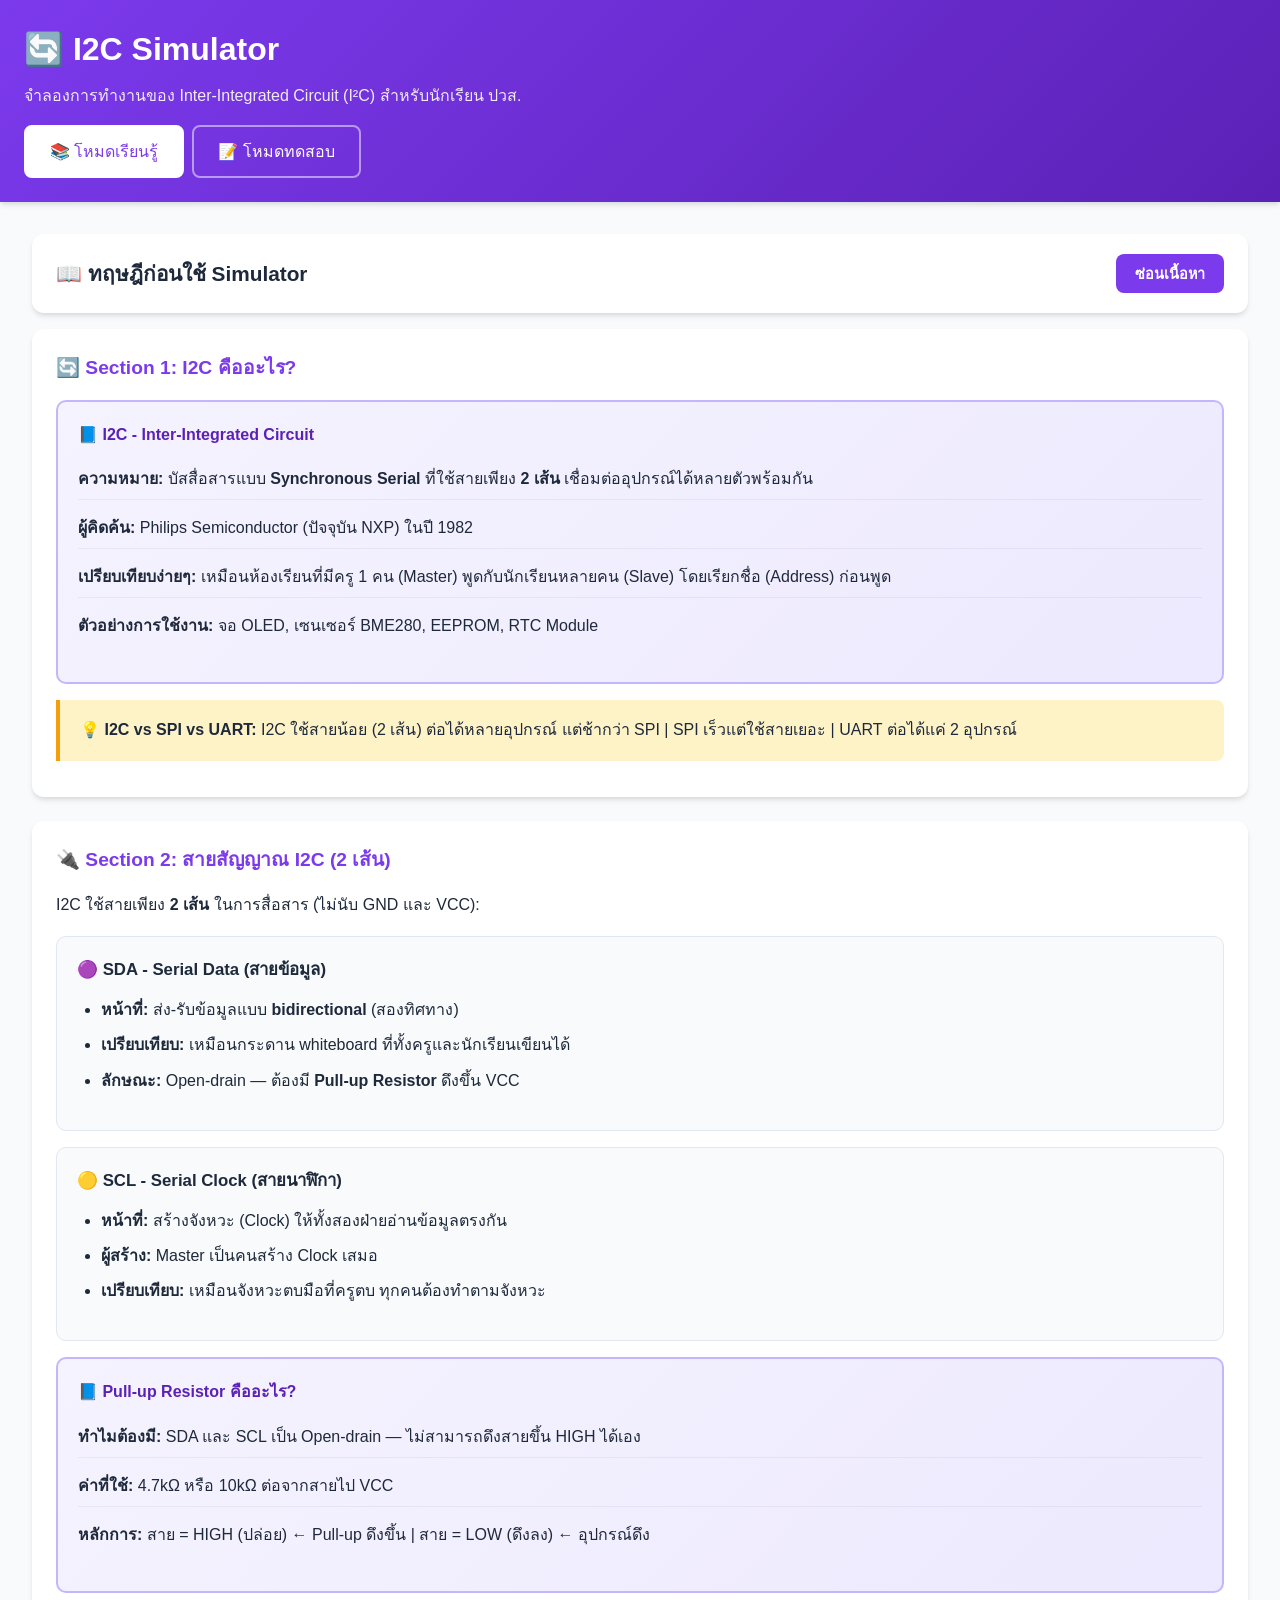
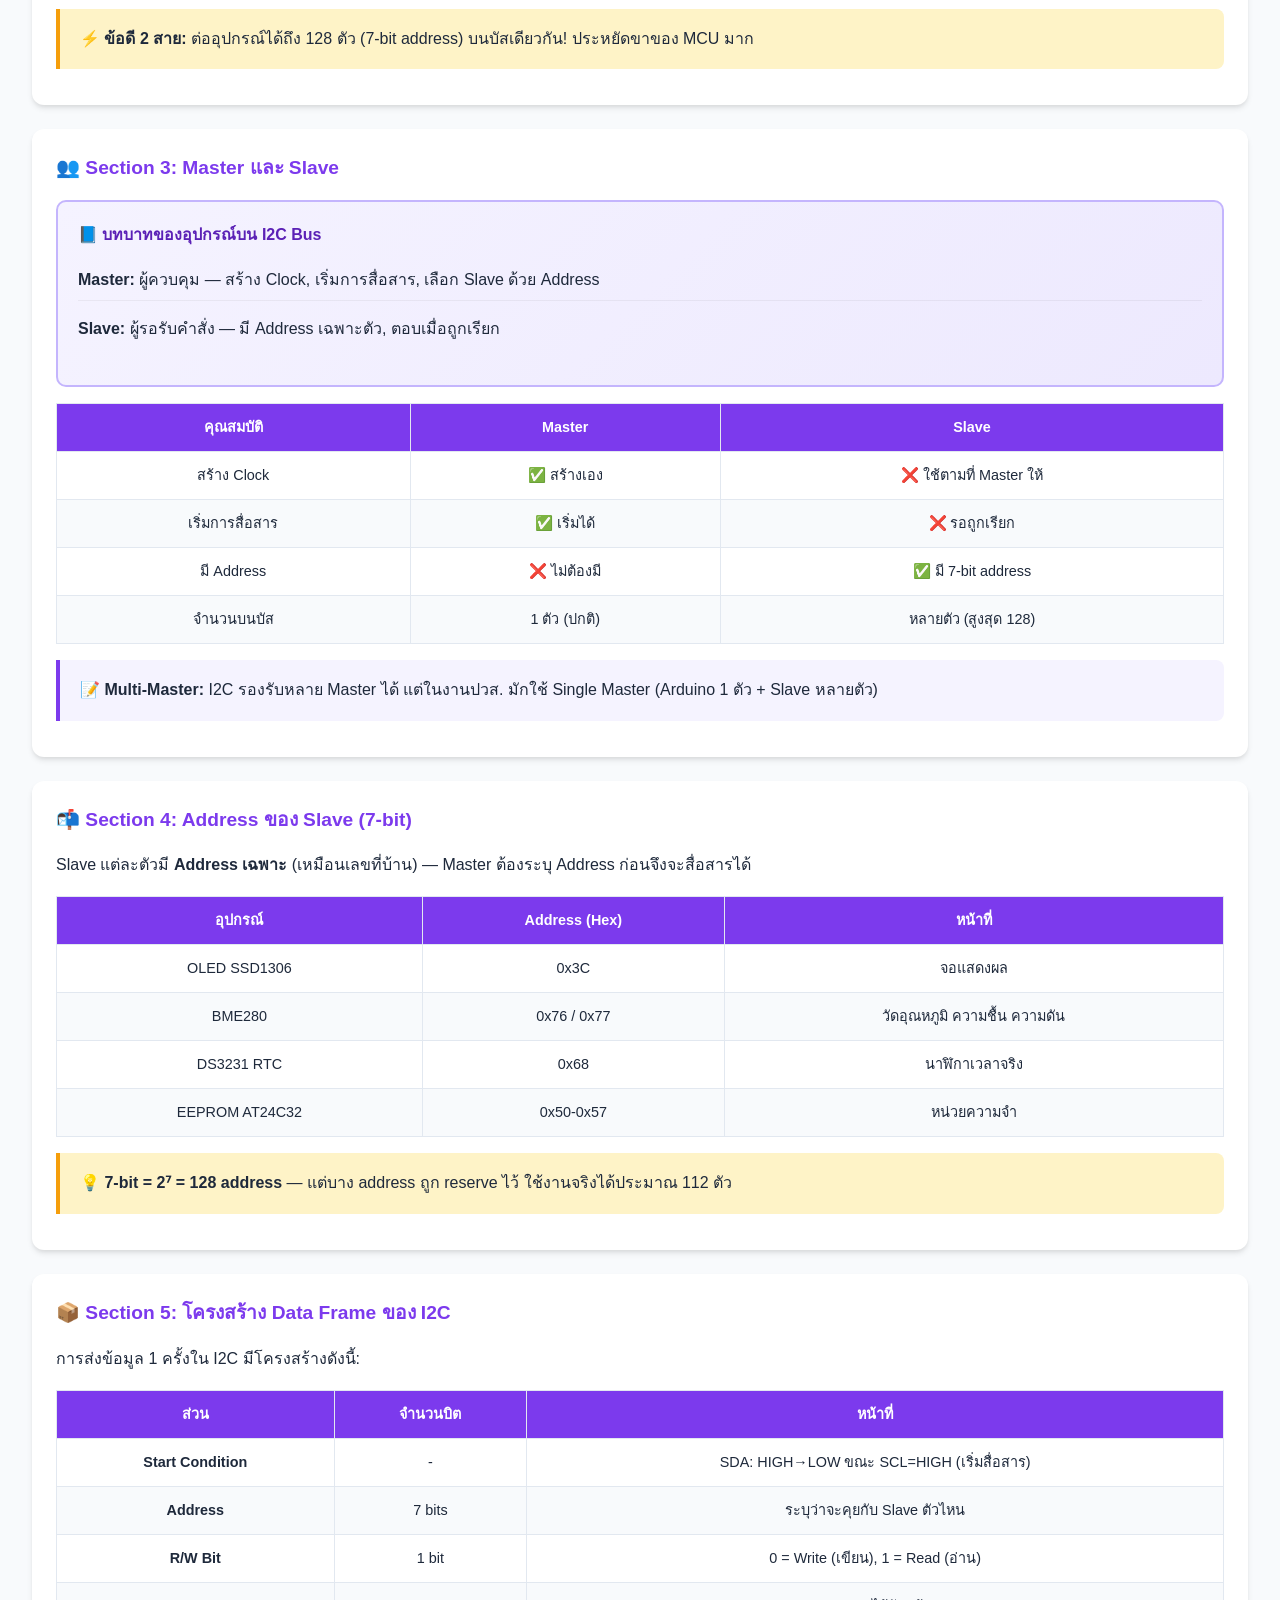
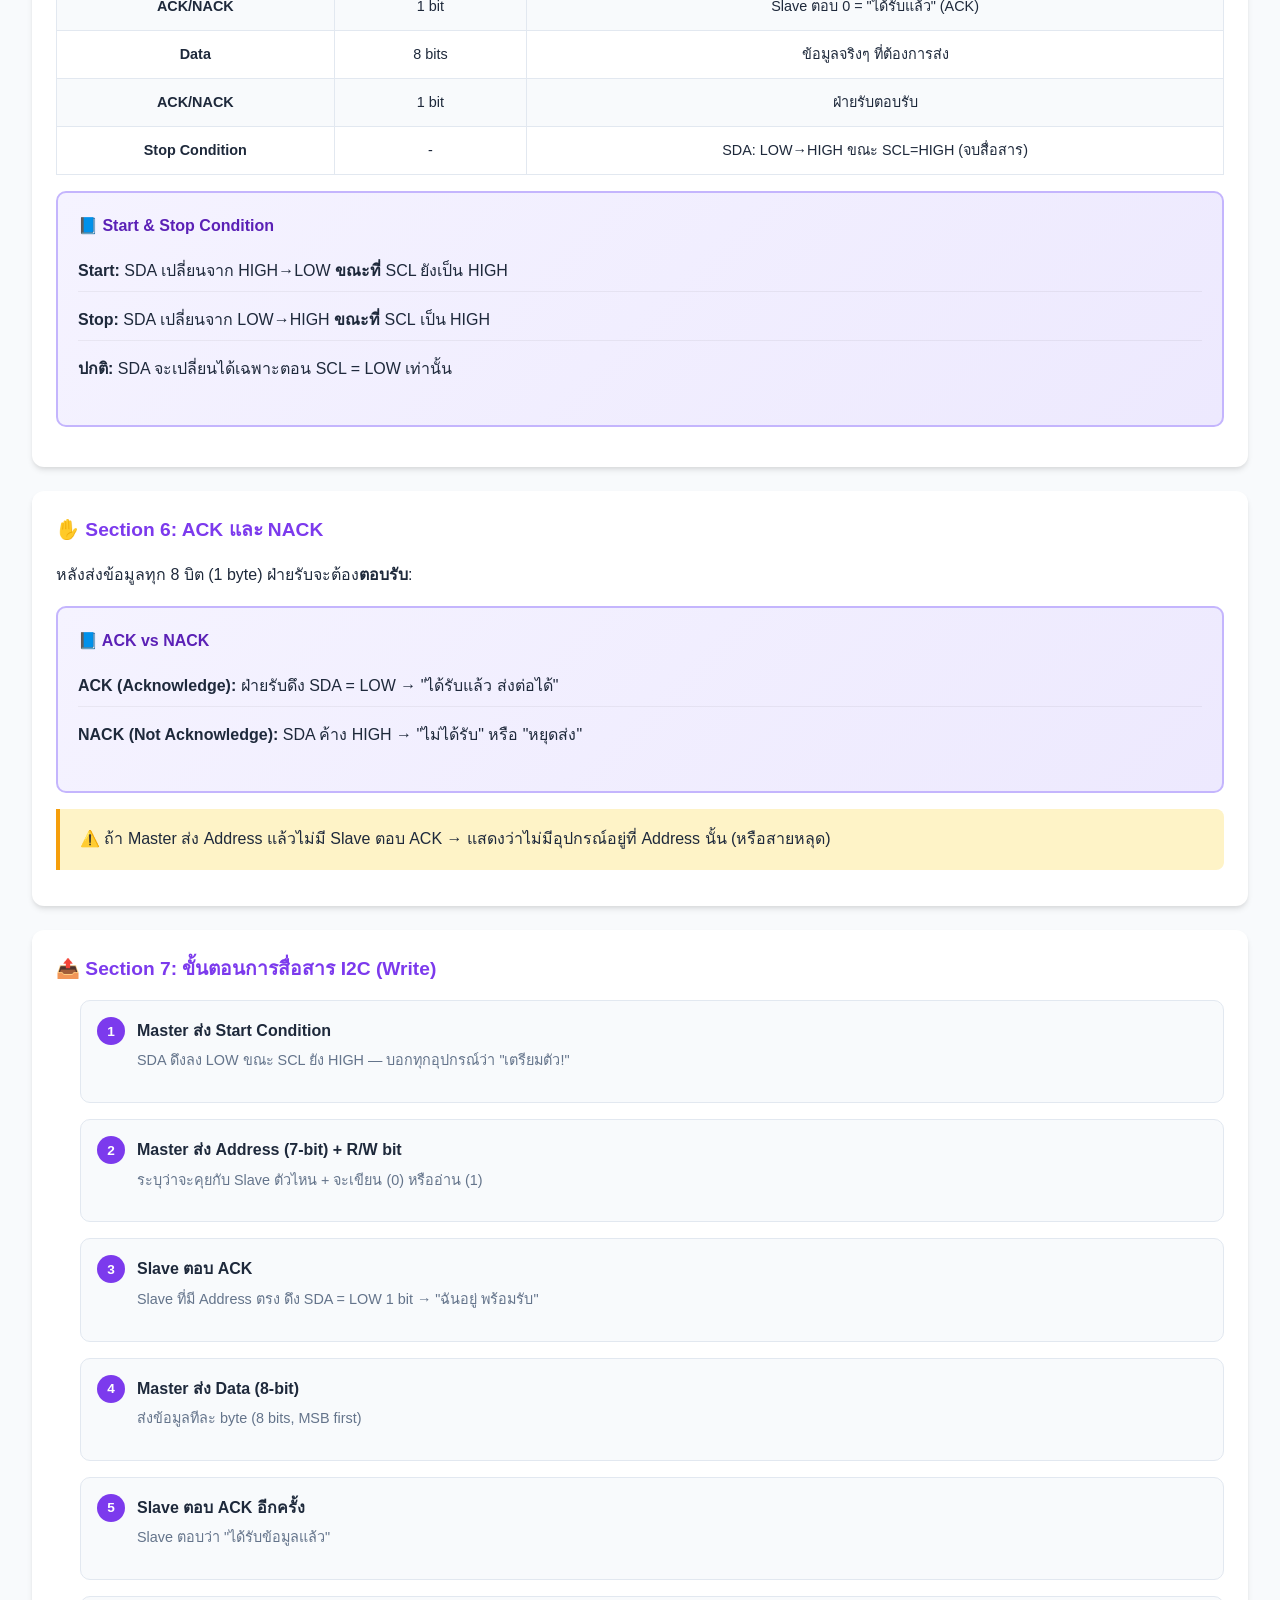
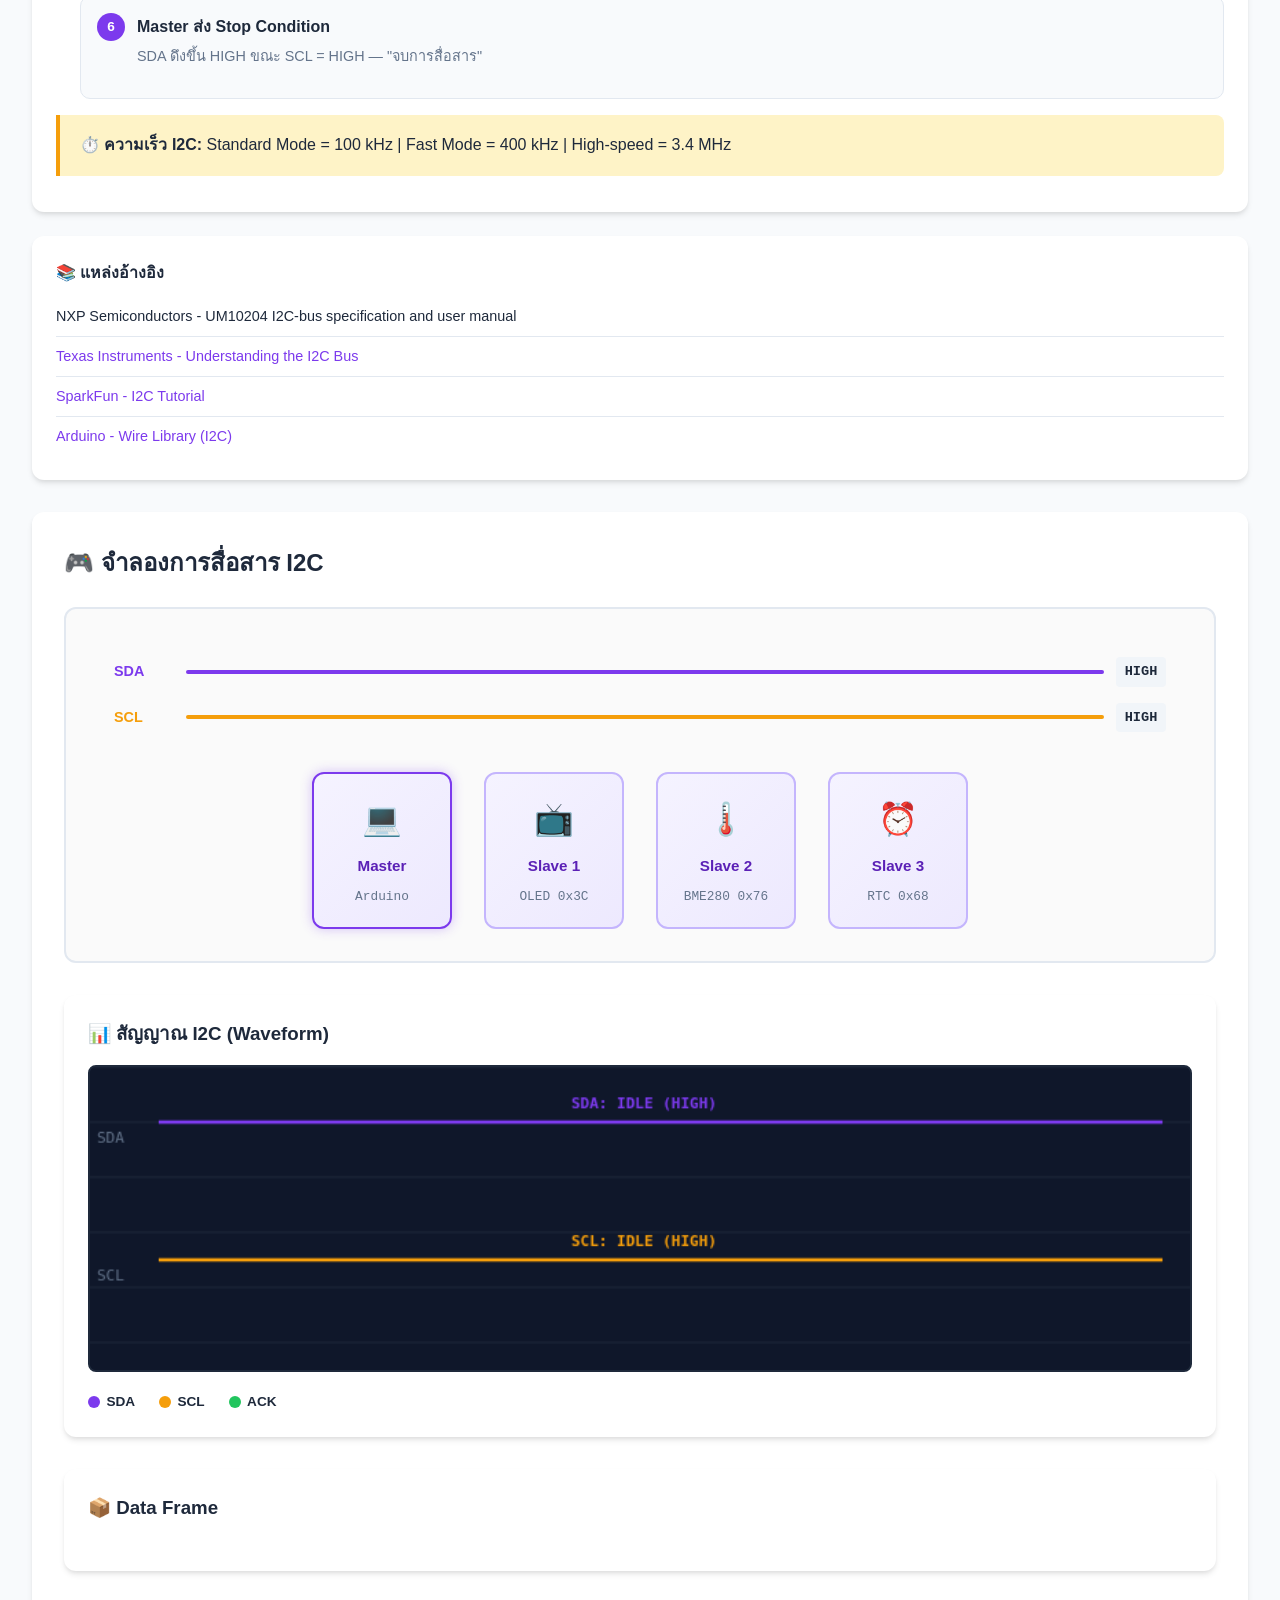
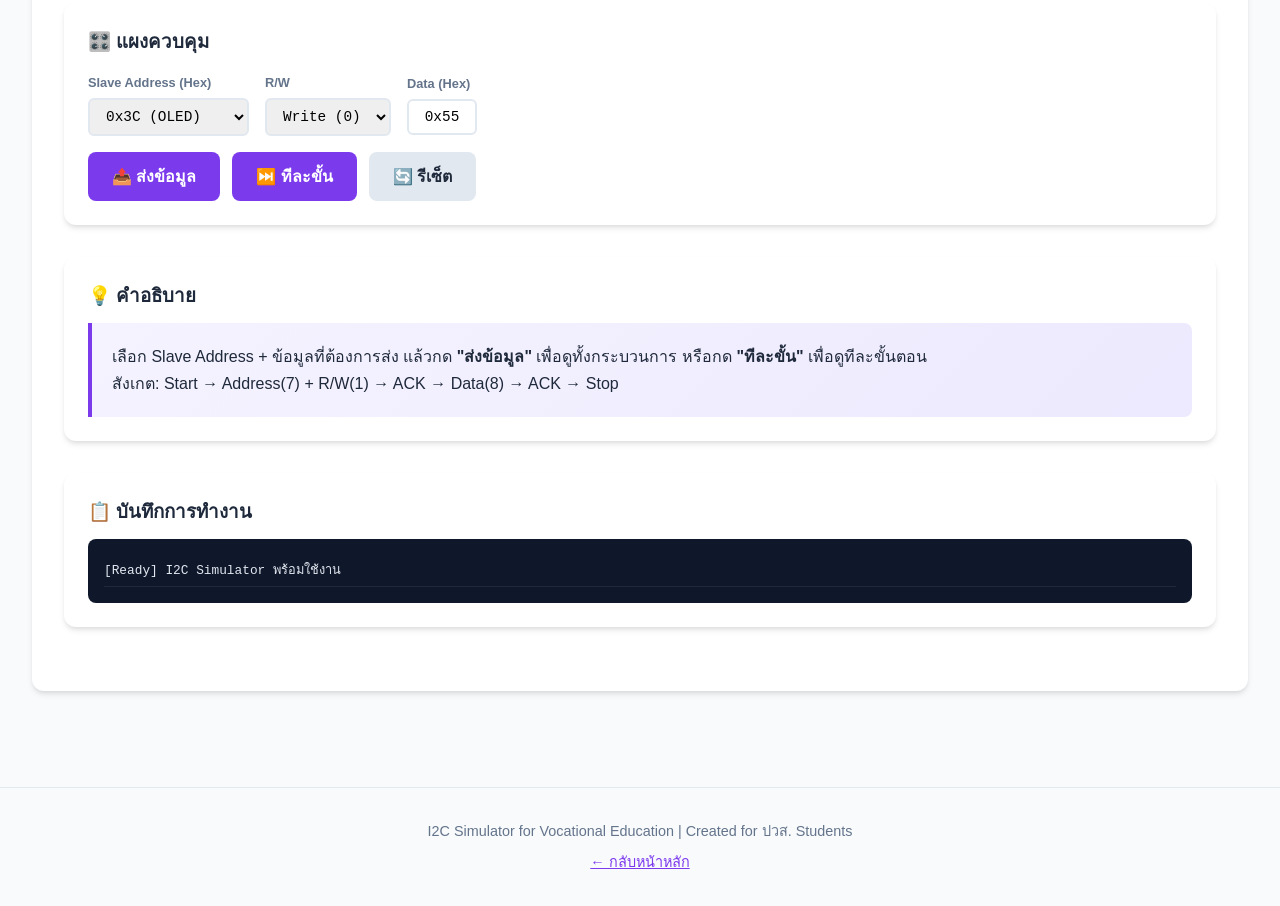
==== i2c/index.html @ 02eedb77 "Add I2C Protocol simulator: theory + interactive simulator + 10-question quiz" ====
<!DOCTYPE html>
<html lang="th">
<head>
    <meta charset="UTF-8">
    <meta name="viewport" content="width=device-width, initial-scale=1.0">
    <meta http-equiv="Cache-Control" content="no-cache, no-store, must-revalidate">
    <meta http-equiv="Pragma" content="no-cache">
    <meta http-equiv="Expires" content="0">
    <title>I2C Simulator - จำลองการทำงาน I2C Protocol</title>
    <link rel="stylesheet" href="css/base.css?v=1.0">
    <link rel="stylesheet" href="css/theory.css?v=1.0">
    <link rel="stylesheet" href="css/simulator.css?v=1.0">
</head>
<body>
    <header>
        <div class="header-content">
            <h1>🔄 I2C Simulator</h1>
            <p>จำลองการทำงานของ Inter-Integrated Circuit (I²C) สำหรับนักเรียน ปวส.</p>
            <div class="mode-switcher">
                <button class="mode-btn active" data-mode="learning-mode">📚 โหมดเรียนรู้</button>
                <button class="mode-btn" data-mode="practice-mode">📝 โหมดทดสอบ</button>
            </div>
        </div>
    </header>

    <main>
        <!-- Theory Section -->
        <div class="theory-section">
            <div class="theory-header">
                <h2>📖 ทฤษฎีก่อนใช้ Simulator</h2>
                <button class="toggle-theory" id="toggle-theory" onclick="toggleTheory()">ซ่อนเนื้อหา</button>
            </div>
            <div class="theory-content" id="theory-content">
                <!-- Section 1: I2C คืออะไร -->
                <div class="theory-block">
                    <h3>🔄 Section 1: I2C คืออะไร?</h3>
                    <div class="term-box">
                        <h4>📘 I2C - Inter-Integrated Circuit</h4>
                        <ul>
                            <li><strong>ความหมาย:</strong> บัสสื่อสารแบบ <strong>Synchronous Serial</strong> ที่ใช้สายเพียง <strong>2 เส้น</strong> เชื่อมต่ออุปกรณ์ได้หลายตัวพร้อมกัน</li>
                            <li><strong>ผู้คิดค้น:</strong> Philips Semiconductor (ปัจจุบัน NXP) ในปี 1982</li>
                            <li><strong>เปรียบเทียบง่ายๆ:</strong> เหมือนห้องเรียนที่มีครู 1 คน (Master) พูดกับนักเรียนหลายคน (Slave) โดยเรียกชื่อ (Address) ก่อนพูด</li>
                            <li><strong>ตัวอย่างการใช้งาน:</strong> จอ OLED, เซนเซอร์ BME280, EEPROM, RTC Module</li>
                        </ul>
                    </div>
                    <p class="highlight">💡 <strong>I2C vs SPI vs UART:</strong> I2C ใช้สายน้อย (2 เส้น) ต่อได้หลายอุปกรณ์ แต่ช้ากว่า SPI | SPI เร็วแต่ใช้สายเยอะ | UART ต่อได้แค่ 2 อุปกรณ์</p>
                </div>

                <!-- Section 2: สายสัญญาณ I2C -->
                <div class="theory-block">
                    <h3>🔌 Section 2: สายสัญญาณ I2C (2 เส้น)</h3>
                    <p>I2C ใช้สายเพียง <strong>2 เส้น</strong> ในการสื่อสาร (ไม่นับ GND และ VCC):</p>

                    <div class="signal-detail">
                        <h4>🟣 SDA - Serial Data (สายข้อมูล)</h4>
                        <ul>
                            <li><strong>หน้าที่:</strong> ส่ง-รับข้อมูลแบบ <strong>bidirectional</strong> (สองทิศทาง)</li>
                            <li><strong>เปรียบเทียบ:</strong> เหมือนกระดาน whiteboard ที่ทั้งครูและนักเรียนเขียนได้</li>
                            <li><strong>ลักษณะ:</strong> Open-drain — ต้องมี <strong>Pull-up Resistor</strong> ดึงขึ้น VCC</li>
                        </ul>
                    </div>

                    <div class="signal-detail">
                        <h4>🟡 SCL - Serial Clock (สายนาฬิกา)</h4>
                        <ul>
                            <li><strong>หน้าที่:</strong> สร้างจังหวะ (Clock) ให้ทั้งสองฝ่ายอ่านข้อมูลตรงกัน</li>
                            <li><strong>ผู้สร้าง:</strong> Master เป็นคนสร้าง Clock เสมอ</li>
                            <li><strong>เปรียบเทียบ:</strong> เหมือนจังหวะตบมือที่ครูตบ ทุกคนต้องทำตามจังหวะ</li>
                        </ul>
                    </div>

                    <div class="term-box">
                        <h4>📘 Pull-up Resistor คืออะไร?</h4>
                        <ul>
                            <li><strong>ทำไมต้องมี:</strong> SDA และ SCL เป็น Open-drain — ไม่สามารถดึงสายขึ้น HIGH ได้เอง</li>
                            <li><strong>ค่าที่ใช้:</strong> 4.7kΩ หรือ 10kΩ ต่อจากสายไป VCC</li>
                            <li><strong>หลักการ:</strong> สาย = HIGH (ปล่อย) ← Pull-up ดึงขึ้น | สาย = LOW (ดึงลง) ← อุปกรณ์ดึง</li>
                        </ul>
                    </div>

                    <p class="highlight">⚡ <strong>ข้อดี 2 สาย:</strong> ต่ออุปกรณ์ได้ถึง 128 ตัว (7-bit address) บนบัสเดียวกัน! ประหยัดขาของ MCU มาก</p>
                </div>

                <!-- Section 3: Master และ Slave -->
                <div class="theory-block">
                    <h3>👥 Section 3: Master และ Slave</h3>
                    <div class="term-box">
                        <h4>📘 บทบาทของอุปกรณ์บน I2C Bus</h4>
                        <ul>
                            <li><strong>Master:</strong> ผู้ควบคุม — สร้าง Clock, เริ่มการสื่อสาร, เลือก Slave ด้วย Address</li>
                            <li><strong>Slave:</strong> ผู้รอรับคำสั่ง — มี Address เฉพาะตัว, ตอบเมื่อถูกเรียก</li>
                        </ul>
                    </div>

                    <table class="mode-table">
                        <thead>
                            <tr>
                                <th>คุณสมบัติ</th>
                                <th>Master</th>
                                <th>Slave</th>
                            </tr>
                        </thead>
                        <tbody>
                            <tr><td>สร้าง Clock</td><td>✅ สร้างเอง</td><td>❌ ใช้ตามที่ Master ให้</td></tr>
                            <tr><td>เริ่มการสื่อสาร</td><td>✅ เริ่มได้</td><td>❌ รอถูกเรียก</td></tr>
                            <tr><td>มี Address</td><td>❌ ไม่ต้องมี</td><td>✅ มี 7-bit address</td></tr>
                            <tr><td>จำนวนบนบัส</td><td>1 ตัว (ปกติ)</td><td>หลายตัว (สูงสุด 128)</td></tr>
                        </tbody>
                    </table>

                    <p class="note">📝 <strong>Multi-Master:</strong> I2C รองรับหลาย Master ได้ แต่ในงานปวส. มักใช้ Single Master (Arduino 1 ตัว + Slave หลายตัว)</p>
                </div>

                <!-- Section 4: Address 7-bit -->
                <div class="theory-block">
                    <h3>📬 Section 4: Address ของ Slave (7-bit)</h3>
                    <p>Slave แต่ละตัวมี <strong>Address เฉพาะ</strong> (เหมือนเลขที่บ้าน) — Master ต้องระบุ Address ก่อนจึงจะสื่อสารได้</p>

                    <table class="mode-table">
                        <thead>
                            <tr>
                                <th>อุปกรณ์</th>
                                <th>Address (Hex)</th>
                                <th>หน้าที่</th>
                            </tr>
                        </thead>
                        <tbody>
                            <tr><td>OLED SSD1306</td><td>0x3C</td><td>จอแสดงผล</td></tr>
                            <tr><td>BME280</td><td>0x76 / 0x77</td><td>วัดอุณหภูมิ ความชื้น ความดัน</td></tr>
                            <tr><td>DS3231 RTC</td><td>0x68</td><td>นาฬิกาเวลาจริง</td></tr>
                            <tr><td>EEPROM AT24C32</td><td>0x50-0x57</td><td>หน่วยความจำ</td></tr>
                        </tbody>
                    </table>

                    <p class="highlight">💡 <strong>7-bit = 2⁷ = 128 address</strong> — แต่บาง address ถูก reserve ไว้ ใช้งานจริงได้ประมาณ 112 ตัว</p>
                </div>

                <!-- Section 5: Data Frame -->
                <div class="theory-block">
                    <h3>📦 Section 5: โครงสร้าง Data Frame ของ I2C</h3>
                    <p>การส่งข้อมูล 1 ครั้งใน I2C มีโครงสร้างดังนี้:</p>

                    <table class="mode-table">
                        <thead>
                            <tr>
                                <th>ส่วน</th>
                                <th>จำนวนบิต</th>
                                <th>หน้าที่</th>
                            </tr>
                        </thead>
                        <tbody>
                            <tr><td><strong>Start Condition</strong></td><td>-</td><td>SDA: HIGH→LOW ขณะ SCL=HIGH (เริ่มสื่อสาร)</td></tr>
                            <tr><td><strong>Address</strong></td><td>7 bits</td><td>ระบุว่าจะคุยกับ Slave ตัวไหน</td></tr>
                            <tr><td><strong>R/W Bit</strong></td><td>1 bit</td><td>0 = Write (เขียน), 1 = Read (อ่าน)</td></tr>
                            <tr><td><strong>ACK/NACK</strong></td><td>1 bit</td><td>Slave ตอบ 0 = "ได้รับแล้ว" (ACK)</td></tr>
                            <tr><td><strong>Data</strong></td><td>8 bits</td><td>ข้อมูลจริงๆ ที่ต้องการส่ง</td></tr>
                            <tr><td><strong>ACK/NACK</strong></td><td>1 bit</td><td>ฝ่ายรับตอบรับ</td></tr>
                            <tr><td><strong>Stop Condition</strong></td><td>-</td><td>SDA: LOW→HIGH ขณะ SCL=HIGH (จบสื่อสาร)</td></tr>
                        </tbody>
                    </table>

                    <div class="term-box">
                        <h4>📘 Start & Stop Condition</h4>
                        <ul>
                            <li><strong>Start:</strong> SDA เปลี่ยนจาก HIGH→LOW <strong>ขณะที่</strong> SCL ยังเป็น HIGH</li>
                            <li><strong>Stop:</strong> SDA เปลี่ยนจาก LOW→HIGH <strong>ขณะที่</strong> SCL เป็น HIGH</li>
                            <li><strong>ปกติ:</strong> SDA จะเปลี่ยนได้เฉพาะตอน SCL = LOW เท่านั้น</li>
                        </ul>
                    </div>
                </div>

                <!-- Section 6: ACK/NACK -->
                <div class="theory-block">
                    <h3>✋ Section 6: ACK และ NACK</h3>
                    <p>หลังส่งข้อมูลทุก 8 บิต (1 byte) ฝ่ายรับจะต้อง<strong>ตอบรับ</strong>:</p>

                    <div class="term-box">
                        <h4>📘 ACK vs NACK</h4>
                        <ul>
                            <li><strong>ACK (Acknowledge):</strong> ฝ่ายรับดึง SDA = LOW → "ได้รับแล้ว ส่งต่อได้"</li>
                            <li><strong>NACK (Not Acknowledge):</strong> SDA ค้าง HIGH → "ไม่ได้รับ" หรือ "หยุดส่ง"</li>
                        </ul>
                    </div>

                    <p class="highlight">⚠️ ถ้า Master ส่ง Address แล้วไม่มี Slave ตอบ ACK → แสดงว่าไม่มีอุปกรณ์อยู่ที่ Address นั้น (หรือสายหลุด)</p>
                </div>

                <!-- Section 7: ขั้นตอนการสื่อสาร -->
                <div class="theory-block">
                    <h3>📤 Section 7: ขั้นตอนการสื่อสาร I2C (Write)</h3>
                    <ol class="process-list">
                        <li>
                            <strong>Master ส่ง Start Condition</strong>
                            <p>SDA ดึงลง LOW ขณะ SCL ยัง HIGH — บอกทุกอุปกรณ์ว่า "เตรียมตัว!"</p>
                        </li>
                        <li>
                            <strong>Master ส่ง Address (7-bit) + R/W bit</strong>
                            <p>ระบุว่าจะคุยกับ Slave ตัวไหน + จะเขียน (0) หรืออ่าน (1)</p>
                        </li>
                        <li>
                            <strong>Slave ตอบ ACK</strong>
                            <p>Slave ที่มี Address ตรง ดึง SDA = LOW 1 bit → "ฉันอยู่ พร้อมรับ"</p>
                        </li>
                        <li>
                            <strong>Master ส่ง Data (8-bit)</strong>
                            <p>ส่งข้อมูลทีละ byte (8 bits, MSB first)</p>
                        </li>
                        <li>
                            <strong>Slave ตอบ ACK อีกครั้ง</strong>
                            <p>Slave ตอบว่า "ได้รับข้อมูลแล้ว"</p>
                        </li>
                        <li>
                            <strong>Master ส่ง Stop Condition</strong>
                            <p>SDA ดึงขึ้น HIGH ขณะ SCL = HIGH — "จบการสื่อสาร"</p>
                        </li>
                    </ol>

                    <p class="highlight">⏱️ <strong>ความเร็ว I2C:</strong> Standard Mode = 100 kHz | Fast Mode = 400 kHz | High-speed = 3.4 MHz</p>
                </div>

                <div class="references">
                    <h4>📚 แหล่งอ้างอิง</h4>
                    <ul>
                        <li>NXP Semiconductors - UM10204 I2C-bus specification and user manual</li>
                        <li><a href="https://www.ti.com/lit/an/slva704/slva704.pdf" target="_blank">Texas Instruments - Understanding the I2C Bus</a></li>
                        <li><a href="https://learn.sparkfun.com/tutorials/i2c" target="_blank">SparkFun - I2C Tutorial</a></li>
                        <li><a href="https://docs.arduino.cc/learn/communication/wire/" target="_blank">Arduino - Wire Library (I2C)</a></li>
                    </ul>
                </div>
            </div>
        </div>

        <!-- Learning Mode -->
        <section id="learning-mode" class="mode-section active">
            <div class="simulator-container">
                <h2>🎮 จำลองการสื่อสาร I2C</h2>

                <!-- I2C Bus Diagram -->
                <div class="i2c-bus-diagram">
                    <div class="bus-lines">
                        <div class="bus-line">
                            <span class="line-name" style="color: #7c3aed;">SDA</span>
                            <div class="line-wire sda"></div>
                            <span class="line-state" id="sda-state">HIGH</span>
                        </div>
                        <div class="bus-line">
                            <span class="line-name" style="color: #f59e0b;">SCL</span>
                            <div class="line-wire scl"></div>
                            <span class="line-state" id="scl-state">HIGH</span>
                        </div>
                    </div>
                    <div class="devices-row">
                        <div class="device-box active" id="master-box">
                            <div class="device-icon">💻</div>
                            <h4>Master</h4>
                            <span class="device-addr">Arduino</span>
                        </div>
                        <div class="device-box" id="slave1-box">
                            <div class="device-icon">📺</div>
                            <h4>Slave 1</h4>
                            <span class="device-addr">OLED 0x3C</span>
                        </div>
                        <div class="device-box" id="slave2-box">
                            <div class="device-icon">🌡️</div>
                            <h4>Slave 2</h4>
                            <span class="device-addr">BME280 0x76</span>
                        </div>
                        <div class="device-box" id="slave3-box">
                            <div class="device-icon">⏰</div>
                            <h4>Slave 3</h4>
                            <span class="device-addr">RTC 0x68</span>
                        </div>
                    </div>
                </div>

                <!-- Waveform -->
                <div class="waveform-panel">
                    <h3>📊 สัญญาณ I2C (Waveform)</h3>
                    <canvas id="i2c-waveform" width="800" height="220"></canvas>
                    <div class="waveform-legend">
                        <div class="legend-item"><span class="color-dot" style="background: #7c3aed;"></span> SDA</div>
                        <div class="legend-item"><span class="color-dot" style="background: #f59e0b;"></span> SCL</div>
                        <div class="legend-item"><span class="color-dot" style="background: #22c55e;"></span> ACK</div>
                    </div>
                </div>

                <!-- Frame Display -->
                <div class="frame-display">
                    <h3>📦 Data Frame</h3>
                    <div class="frame-bits" id="frame-bits"></div>
                    <div class="frame-labels" id="frame-labels"></div>
                </div>

                <!-- Control Panel -->
                <div class="control-panel">
                    <h3>🎛️ แผงควบคุม</h3>
                    <div class="control-row">
                        <div class="control-group">
                            <label>Slave Address (Hex)</label>
                            <select id="slave-addr">
                                <option value="0x3C">0x3C (OLED)</option>
                                <option value="0x76">0x76 (BME280)</option>
                                <option value="0x68">0x68 (RTC)</option>
                            </select>
                        </div>
                        <div class="control-group">
                            <label>R/W</label>
                            <select id="rw-bit">
                                <option value="0">Write (0)</option>
                                <option value="1">Read (1)</option>
                            </select>
                        </div>
                        <div class="control-group">
                            <label>Data (Hex)</label>
                            <input type="text" id="input-data" value="0x55" maxlength="4" style="width: 70px; text-align: center;">
                        </div>
                    </div>
                    <div class="control-buttons">
                        <button class="btn-primary" id="btn-send">📤 ส่งข้อมูล</button>
                        <button class="btn-primary" id="btn-step">⏭️ ทีละขั้น</button>
                        <button class="btn-secondary" id="btn-reset">🔄 รีเซ็ต</button>
                    </div>
                </div>

                <!-- Explanation -->
                <div class="explanation-panel">
                    <h3>💡 คำอธิบาย</h3>
                    <div class="explanation-content" id="explanation">
                        <p>เลือก Slave Address + ข้อมูลที่ต้องการส่ง แล้วกด <strong>"ส่งข้อมูล"</strong> เพื่อดูทั้งกระบวนการ หรือกด <strong>"ทีละขั้น"</strong> เพื่อดูทีละขั้นตอน</p>
                        <p>สังเกต: Start → Address(7) + R/W(1) → ACK → Data(8) → ACK → Stop</p>
                    </div>
                </div>

                <!-- Log -->
                <div class="log-panel">
                    <h3>📋 บันทึกการทำงาน</h3>
                    <div class="log-content" id="log-content">
                        <div class="log-entry">[Ready] I2C Simulator พร้อมใช้งาน</div>
                    </div>
                </div>
            </div>
        </section>

        <!-- Practice Mode -->
        <section id="practice-mode" class="mode-section">
            <div class="practice-container">

                <!-- Name Entry -->
                <div class="name-entry" id="name-entry">
                    <div class="name-entry-card">
                        <div class="name-entry-icon">📝</div>
                        <h2>แบบทดสอบความเข้าใจ I2C Protocol</h2>
                        <p>ทดสอบความรู้จากเนื้อหาทฤษฎีที่เรียนมา (10 ข้อ)</p>
                        <div class="name-input-group">
                            <label for="student-name">กรอกชื่อ-นามสกุล:</label>
                            <input type="text" id="student-name" placeholder="เช่น สมชาย ใจดี" maxlength="50" autocomplete="off">
                        </div>
                        <button id="btn-start-quiz" class="btn-primary btn-large" disabled>เริ่มทำแบบทดสอบ →</button>
                        <p class="name-hint">* กรุณากรอกชื่อก่อนเริ่มทำแบบทดสอบ</p>
                    </div>
                </div>

                <!-- Quiz Area -->
                <div class="quiz-area hidden" id="quiz-area">
                    <div class="quiz-header">
                        <h2>📝 แบบทดสอบ I2C</h2>
                        <div class="quiz-header-info">
                            <span class="student-name-display" id="student-name-display"></span>
                            <div class="score-display">คะแนน: <span id="score">0</span>/10</div>
                        </div>
                    </div>

                    <div class="quiz-content" id="quiz-content">
                        <!-- Q1 -->
                        <div class="quiz-question active" data-question="1">
                            <div class="question-text">
                                <span class="question-tag">📖 ทฤษฎี: I2C คืออะไร?</span>
                                <h3>คำถามที่ 1: I2C ใช้สายสัญญาณกี่เส้นในการสื่อสาร?</h3>
                            </div>
                            <div class="answer-options">
                                <button class="answer-btn" data-correct="false">1 เส้น (Data อย่างเดียว)</button>
                                <button class="answer-btn" data-correct="true">2 เส้น (SDA + SCL)</button>
                                <button class="answer-btn" data-correct="false">4 เส้น (MOSI, MISO, SCLK, SS)</button>
                                <button class="answer-btn" data-correct="false">3 เส้น (TX, RX, CLK)</button>
                            </div>
                            <div class="question-explanation hidden">
                                ✅ I2C ใช้เพียง <strong>2 เส้น</strong> คือ SDA (Data) และ SCL (Clock) สามารถต่ออุปกรณ์ได้หลายตัวบนบัสเดียวกัน
                            </div>
                        </div>

                        <!-- Q2 -->
                        <div class="quiz-question" data-question="2">
                            <div class="question-text">
                                <span class="question-tag">📖 ทฤษฎี: สายสัญญาณ</span>
                                <h3>คำถามที่ 2: ทำไมสาย SDA และ SCL ต้องมี Pull-up Resistor?</h3>
                            </div>
                            <div class="answer-options">
                                <button class="answer-btn" data-correct="false">เพื่อจำกัดกระแส ป้องกันไฟช็อต</button>
                                <button class="answer-btn" data-correct="true">เพราะสายเป็น Open-drain ต้องมีตัวต้านทานดึงสายขึ้น HIGH</button>
                                <button class="answer-btn" data-correct="false">เพื่อเพิ่มความเร็วในการสื่อสาร</button>
                                <button class="answer-btn" data-correct="false">เพื่อลดสัญญาณรบกวน (Noise)</button>
                            </div>
                            <div class="question-explanation hidden">
                                ✅ I2C ใช้ <strong>Open-drain</strong> — อุปกรณ์ดึงสายลง LOW ได้ แต่ปล่อยขึ้น HIGH ไม่ได้ ต้องมี Pull-up Resistor ดึงสายกลับ HIGH
                            </div>
                        </div>

                        <!-- Q3 -->
                        <div class="quiz-question" data-question="3">
                            <div class="question-text">
                                <span class="question-tag">📖 ทฤษฎี: Master/Slave</span>
                                <h3>คำถามที่ 3: ใครเป็นผู้สร้างสัญญาณ Clock (SCL) ใน I2C?</h3>
                            </div>
                            <div class="answer-options">
                                <button class="answer-btn" data-correct="true">Master เท่านั้น</button>
                                <button class="answer-btn" data-correct="false">Slave เท่านั้น</button>
                                <button class="answer-btn" data-correct="false">ทั้ง Master และ Slave สลับกัน</button>
                                <button class="answer-btn" data-correct="false">ไม่มี Clock — ใช้ Baud Rate แทน</button>
                            </div>
                            <div class="question-explanation hidden">
                                ✅ <strong>Master</strong> เป็นผู้สร้างสัญญาณ Clock เสมอ ไม่ว่าจะเป็นการ Write หรือ Read — Slave ใช้ Clock ที่ Master ให้
                            </div>
                        </div>

                        <!-- Q4 -->
                        <div class="quiz-question" data-question="4">
                            <div class="question-text">
                                <span class="question-tag">📖 ทฤษฎี: Address</span>
                                <h3>คำถามที่ 4: Slave Address ใน I2C มีขนาดกี่ bit?</h3>
                            </div>
                            <div class="answer-options">
                                <button class="answer-btn" data-correct="false">4 bit</button>
                                <button class="answer-btn" data-correct="true">7 bit</button>
                                <button class="answer-btn" data-correct="false">8 bit</button>
                                <button class="answer-btn" data-correct="false">16 bit</button>
                            </div>
                            <div class="question-explanation hidden">
                                ✅ Slave Address มีขนาด <strong>7 bit</strong> (2⁷ = 128 address) — ต่ออุปกรณ์ได้สูงสุด 112 ตัว (บาง address ถูก reserve)
                            </div>
                        </div>

                        <!-- Q5 -->
                        <div class="quiz-question" data-question="5">
                            <div class="question-text">
                                <span class="question-tag">📖 ทฤษฎี: Data Frame</span>
                                <h3>คำถามที่ 5: Start Condition ของ I2C เกิดขึ้นอย่างไร?</h3>
                            </div>
                            <div class="answer-options">
                                <button class="answer-btn" data-correct="false">SCL เปลี่ยนจาก HIGH→LOW ขณะ SDA = HIGH</button>
                                <button class="answer-btn" data-correct="true">SDA เปลี่ยนจาก HIGH→LOW ขณะ SCL = HIGH</button>
                                <button class="answer-btn" data-correct="false">ทั้ง SDA และ SCL เปลี่ยนเป็น LOW พร้อมกัน</button>
                                <button class="answer-btn" data-correct="false">ส่ง byte 0x00 ออกไปก่อน</button>
                            </div>
                            <div class="question-explanation hidden">
                                ✅ Start Condition: <strong>SDA เปลี่ยนจาก HIGH→LOW ขณะที่ SCL ยังเป็น HIGH</strong> — นี่คือสัญญาณพิเศษที่ทุก Slave ต้องจับได้
                            </div>
                        </div>

                        <!-- Q6 -->
                        <div class="quiz-question" data-question="6">
                            <div class="question-text">
                                <span class="question-tag">📖 ทฤษฎี: ACK/NACK</span>
                                <h3>คำถามที่ 6: ACK (Acknowledge) หมายถึงอะไร?</h3>
                            </div>
                            <div class="answer-options">
                                <button class="answer-btn" data-correct="false">Master ส่ง HIGH เพื่อบอกว่าส่งเสร็จ</button>
                                <button class="answer-btn" data-correct="true">ฝ่ายรับดึง SDA = LOW เพื่อบอกว่า "ได้รับแล้ว"</button>
                                <button class="answer-btn" data-correct="false">Slave ส่ง Address ตัวเองกลับไป</button>
                                <button class="answer-btn" data-correct="false">Master หยุด Clock ชั่วคราว</button>
                            </div>
                            <div class="question-explanation hidden">
                                ✅ ACK = ฝ่ายรับ (Slave) ดึง <strong>SDA = LOW</strong> ในช่วง Clock bit ที่ 9 → หมายความว่า "ได้รับข้อมูลเรียบร้อย ส่งต่อได้"
                            </div>
                        </div>

                        <!-- Q7 -->
                        <div class="quiz-question" data-question="7">
                            <div class="question-text">
                                <span class="question-tag">📖 ทฤษฎี: Data Frame</span>
                                <h3>คำถามที่ 7: R/W bit = 0 หมายถึงอะไร?</h3>
                            </div>
                            <div class="answer-options">
                                <button class="answer-btn" data-correct="true">Master ต้องการเขียนข้อมูลไปยัง Slave (Write)</button>
                                <button class="answer-btn" data-correct="false">Master ต้องการอ่านข้อมูลจาก Slave (Read)</button>
                                <button class="answer-btn" data-correct="false">ไม่มีข้อมูลที่จะส่ง</button>
                                <button class="answer-btn" data-correct="false">Slave ปฏิเสธการสื่อสาร</button>
                            </div>
                            <div class="question-explanation hidden">
                                ✅ R/W bit = <strong>0 = Write</strong> (Master จะเขียนข้อมูลไปหา Slave) | R/W bit = 1 = Read (Master จะอ่านจาก Slave)
                            </div>
                        </div>

                        <!-- Q8 -->
                        <div class="quiz-question" data-question="8">
                            <div class="question-text">
                                <span class="question-tag">📖 ทฤษฎี: ขั้นตอนการสื่อสาร</span>
                                <h3>คำถามที่ 8: ลำดับการสื่อสาร I2C (Write) ที่ถูกต้องคือข้อใด?</h3>
                            </div>
                            <div class="answer-options">
                                <button class="answer-btn" data-correct="false">Data → Address → Start → Stop</button>
                                <button class="answer-btn" data-correct="false">Start → Data → Address → Stop</button>
                                <button class="answer-btn" data-correct="true">Start → Address+R/W → ACK → Data → ACK → Stop</button>
                                <button class="answer-btn" data-correct="false">Address → Start → Data → Stop → ACK</button>
                            </div>
                            <div class="question-explanation hidden">
                                ✅ ลำดับที่ถูก: <strong>Start → Address(7bit)+R/W(1bit) → ACK → Data(8bit) → ACK → Stop</strong>
                            </div>
                        </div>

                        <!-- Q9 -->
                        <div class="quiz-question" data-question="9">
                            <div class="question-text">
                                <span class="question-tag">📖 ทฤษฎี: I2C คืออะไร?</span>
                                <h3>คำถามที่ 9: I2C สามารถต่ออุปกรณ์ Slave ได้สูงสุดกี่ตัว (7-bit address)?</h3>
                            </div>
                            <div class="answer-options">
                                <button class="answer-btn" data-correct="false">8 ตัว</button>
                                <button class="answer-btn" data-correct="false">32 ตัว</button>
                                <button class="answer-btn" data-correct="true">128 ตัว (2⁷)</button>
                                <button class="answer-btn" data-correct="false">256 ตัว</button>
                            </div>
                            <div class="question-explanation hidden">
                                ✅ 7-bit address = <strong>2⁷ = 128</strong> address — แต่ใช้งานจริงได้ประมาณ 112 ตัว (บาง address ถูก reserve สำหรับฟังก์ชันพิเศษ)
                            </div>
                        </div>

                        <!-- Q10 -->
                        <div class="quiz-question" data-question="10">
                            <div class="question-text">
                                <span class="question-tag">📖 ทฤษฎี: เปรียบเทียบ</span>
                                <h3>คำถามที่ 10: ข้อใดเป็นข้อดีของ I2C เมื่อเทียบกับ SPI?</h3>
                            </div>
                            <div class="answer-options">
                                <button class="answer-btn" data-correct="false">I2C เร็วกว่า SPI</button>
                                <button class="answer-btn" data-correct="true">I2C ใช้สายน้อยกว่า (2 เส้น) และต่อได้หลายอุปกรณ์</button>
                                <button class="answer-btn" data-correct="false">I2C ไม่ต้องมี Address</button>
                                <button class="answer-btn" data-correct="false">I2C ไม่ต้องใช้ Clock</button>
                            </div>
                            <div class="question-explanation hidden">
                                ✅ <strong>I2C ใช้สายน้อยกว่า SPI</strong> (2 เส้น vs 4+ เส้น) และต่อหลายอุปกรณ์ได้บนบัสเดียวโดยใช้ Address แยก — แต่ SPI เร็วกว่า
                            </div>
                        </div>
                    </div>

                    <div class="quiz-navigation">
                        <button id="prev-question" class="btn-secondary" disabled>⬅️ ข้อก่อนหน้า</button>
                        <span id="question-number">คำถาม 1/10</span>
                        <button id="next-question" class="btn-secondary" disabled>ข้อถัดไป ➡️</button>
                    </div>

                    <div class="quiz-complete hidden" id="quiz-complete">
                        <div class="trophy">🏆</div>
                        <h2>ทำแบบทดสอบเสร็จแล้ว!</h2>
                        <div class="result-card">
                            <div class="result-name">👤 <span id="result-name"></span></div>
                            <div class="result-score">
                                <span class="score-number" id="final-score">0</span>
                                <span class="score-total">/10</span>
                            </div>
                            <div class="result-percent" id="result-percent"></div>
                            <div class="result-grade" id="result-grade"></div>
                        </div>
                        <div class="result-actions">
                            <button id="review-wrong" class="btn-secondary">📋 ดูข้อที่ผิด</button>
                            <button id="restart-quiz" class="btn-primary">🔄 ทำแบบทดสอบใหม่</button>
                        </div>
                        <div class="review-section hidden" id="review-section">
                            <h3>❌ ข้อที่ตอบผิด</h3>
                            <div id="review-list"></div>
                        </div>
                    </div>
                </div>
            </div>
        </section>
    </main>

    <footer>
        <p>I2C Simulator for Vocational Education | Created for ปวส. Students</p>
        <p style="margin-top: 0.5rem;"><a href="../" style="color: var(--primary-color);">← กลับหน้าหลัก</a></p>
    </footer>

    <script>
        function toggleTheory() {
            const content = document.getElementById('theory-content');
            const btn = document.getElementById('toggle-theory');
            if (content.classList.contains('collapsed')) {
                content.classList.remove('collapsed');
                btn.textContent = 'ซ่อนเนื้อหา';
            } else {
                content.classList.add('collapsed');
                btn.textContent = 'แสดงเนื้อหา';
            }
        }
    </script>
    <script src="js/i2c-engine.js?v=1.0"></script>
    <script src="js/animation.js?v=1.0"></script>
    <script src="js/learning-mode.js?v=1.0"></script>
    <script src="js/practice-mode.js?v=1.0"></script>
    <script src="js/app.js?v=1.0"></script>
</body>
</html>
---- i2c/css/base.css ----
/* ===== base.css - Global Styles, Layout, Header, Footer ===== */

/* ===== CSS Reset ===== */
* {
    margin: 0;
    padding: 0;
    box-sizing: border-box;
}

/* ===== CSS Variables ===== */
:root {
    --primary-color: #7c3aed;
    --primary-hover: #6d28d9;
    --secondary-color: #64748b;
    --success-color: #22c55e;
    --warning-color: #f59e0b;
    --error-color: #ef4444;
    --bg-color: #f8fafc;
    --card-bg: #ffffff;
    --text-color: #1e293b;
    --text-muted: #64748b;
    --border-color: #e2e8f0;
    --shadow: 0 4px 6px -1px rgba(0, 0, 0, 0.1), 0 2px 4px -1px rgba(0, 0, 0, 0.06);
    --shadow-lg: 0 10px 15px -3px rgba(0, 0, 0, 0.1), 0 4px 6px -2px rgba(0, 0, 0, 0.05);
}

/* ===== Base Typography ===== */
body {
    font-family: 'Segoe UI', 'Sarabun', Tahoma, Geneva, Verdana, sans-serif;
    background-color: var(--bg-color);
    color: var(--text-color);
    line-height: 1.6;
}

/* ===== Header ===== */
header {
    background: linear-gradient(135deg, #7c3aed 0%, #5b21b6 100%);
    color: white;
    padding: 1.5rem;
    box-shadow: var(--shadow);
}

.header-content h1 {
    font-size: 2rem;
    margin-bottom: 0.5rem;
}

.header-content p {
    opacity: 0.9;
    font-size: 1rem;
}

.mode-switcher {
    margin-top: 1rem;
    display: flex;
    gap: 0.5rem;
}

.mode-btn {
    padding: 0.75rem 1.5rem;
    border: 2px solid rgba(255, 255, 255, 0.5);
    background: transparent;
    color: white;
    border-radius: 8px;
    cursor: pointer;
    font-size: 1rem;
    transition: all 0.3s ease;
}

.mode-btn:hover {
    background: rgba(255, 255, 255, 0.1);
}

.mode-btn.active {
    background: white;
    color: var(--primary-color);
    border-color: white;
}

/* ===== Main Container ===== */
main {
    max-width: 1400px;
    margin: 0 auto;
    padding: 2rem;
}

.mode-section {
    display: none;
}

.mode-section.active {
    display: block;
}

/* ===== Buttons ===== */
.btn-primary {
    background: var(--primary-color);
    color: white;
    border: none;
    padding: 0.75rem 1.5rem;
    border-radius: 8px;
    cursor: pointer;
    font-size: 1rem;
    font-weight: 600;
    transition: all 0.3s ease;
}

.btn-primary:hover {
    background: var(--primary-hover);
}

.btn-secondary {
    background: #e2e8f0;
    color: var(--text-color);
    border: none;
    padding: 0.75rem 1.5rem;
    border-radius: 8px;
    cursor: pointer;
    font-size: 1rem;
    font-weight: 600;
    transition: all 0.3s ease;
}

.btn-secondary:hover {
    background: #cbd5e1;
}

/* ===== Footer ===== */
footer {
    text-align: center;
    padding: 2rem;
    color: var(--text-muted);
    font-size: 0.9rem;
    border-top: 1px solid var(--border-color);
    margin-top: 2rem;
}

/* ===== Utility ===== */
.hidden {
    display: none !important;
}

/* ===== Responsive Design ===== */
@media (max-width: 768px) {
    main {
        padding: 1rem;
    }

    .header-content h1 {
        font-size: 1.5rem;
    }

    .mode-switcher {
        flex-wrap: wrap;
    }

    .quiz-header {
        flex-direction: column;
        gap: 1rem;
        text-align: center;
    }
}
---- i2c/css/theory.css ----
/* ===== theory.css - Theory Section Styles ===== */

.theory-section {
    margin-bottom: 2rem;
}

.theory-header {
    display: flex;
    justify-content: space-between;
    align-items: center;
    background: var(--card-bg);
    padding: 1.25rem 1.5rem;
    border-radius: 12px;
    box-shadow: var(--shadow);
    margin-bottom: 1rem;
}

.theory-header h2 {
    color: var(--text-color);
    font-size: 1.3rem;
}

.toggle-theory {
    background: var(--primary-color);
    color: white;
    border: none;
    padding: 0.5rem 1.2rem;
    border-radius: 8px;
    cursor: pointer;
    font-size: 0.9rem;
    font-weight: 600;
    transition: all 0.3s ease;
}

.toggle-theory:hover {
    background: var(--primary-hover);
}

.theory-content {
    display: block;
}

.theory-content.collapsed {
    display: none !important;
}

.theory-block {
    background: var(--card-bg);
    border-radius: 12px;
    padding: 1.5rem;
    margin-bottom: 1.5rem;
    box-shadow: var(--shadow);
}

.theory-block h3 {
    color: var(--primary-color);
    margin-bottom: 1rem;
    font-size: 1.2rem;
}

.theory-block p {
    margin-bottom: 0.75rem;
    line-height: 1.8;
}

.theory-block ul, .theory-block ol {
    padding-left: 1.5rem;
    margin-bottom: 1rem;
}

.theory-block li {
    margin-bottom: 0.5rem;
    line-height: 1.7;
}

/* ===== Term Box ===== */
.term-box {
    background: linear-gradient(135deg, #f5f3ff, #ede9fe);
    border: 2px solid #c4b5fd;
    border-radius: 10px;
    padding: 1.25rem;
    margin: 1rem 0;
}

.term-box h4 {
    color: #5b21b6;
    margin-bottom: 0.75rem;
}

.term-box ul {
    list-style: none;
    padding-left: 0;
}

.term-box li {
    padding: 0.4rem 0;
    border-bottom: 1px solid rgba(0, 0, 0, 0.05);
}

.term-box li:last-child {
    border-bottom: none;
}

/* ===== Signal Detail ===== */
.signal-detail {
    background: #f8fafc;
    border: 1px solid var(--border-color);
    border-radius: 10px;
    padding: 1.25rem;
    margin: 1rem 0;
}

.signal-detail h4 {
    margin-bottom: 0.75rem;
    font-size: 1.05rem;
}

.signal-detail ul {
    list-style: disc;
    padding-left: 1.5rem;
}

/* ===== Process List ===== */
.process-list {
    counter-reset: step;
    list-style: none;
    padding-left: 0;
}

.process-list li {
    position: relative;
    padding: 1rem 1rem 1rem 3.5rem;
    margin-bottom: 1rem;
    background: #f8fafc;
    border-radius: 10px;
    border: 1px solid var(--border-color);
}

.process-list li::before {
    counter-increment: step;
    content: counter(step);
    position: absolute;
    left: 1rem;
    top: 1rem;
    width: 28px;
    height: 28px;
    background: var(--primary-color);
    color: white;
    border-radius: 50%;
    display: flex;
    align-items: center;
    justify-content: center;
    font-weight: bold;
    font-size: 0.85rem;
}

.process-list li p {
    color: var(--text-muted);
    font-size: 0.9rem;
    margin-top: 0.25rem;
}

/* ===== Tables ===== */
.mode-table {
    width: 100%;
    border-collapse: collapse;
    margin: 1rem 0;
    font-size: 0.9rem;
}

.mode-table th, .mode-table td {
    padding: 0.75rem 1rem;
    text-align: center;
    border: 1px solid var(--border-color);
}

.mode-table th {
    background: var(--primary-color);
    color: white;
    font-weight: 600;
}

.mode-table tr:nth-child(even) {
    background: #f8fafc;
}

/* ===== Highlight & Note ===== */
.highlight {
    background: #fef3c7;
    border-left: 4px solid var(--warning-color);
    padding: 1rem 1.25rem;
    border-radius: 0 8px 8px 0;
    margin: 1rem 0;
}

.note {
    background: #f5f3ff;
    border-left: 4px solid var(--primary-color);
    padding: 1rem 1.25rem;
    border-radius: 0 8px 8px 0;
    margin: 1rem 0;
}

/* ===== References ===== */
.references {
    background: var(--card-bg);
    border-radius: 12px;
    padding: 1.5rem;
    box-shadow: var(--shadow);
}

.references h4 {
    color: var(--text-color);
    margin-bottom: 0.75rem;
}

.references ul {
    list-style: none;
    padding-left: 0;
}

.references li {
    padding: 0.5rem 0;
    border-bottom: 1px solid var(--border-color);
    font-size: 0.9rem;
}

.references li:last-child {
    border-bottom: none;
}

.references a {
    color: var(--primary-color);
    text-decoration: none;
}

.references a:hover {
    text-decoration: underline;
}
---- i2c/css/simulator.css ----
/* ===== simulator.css - I2C Simulator + Quiz Styles ===== */

/* ===== Simulator Container ===== */
.simulator-container {
    background: var(--card-bg);
    border-radius: 12px;
    padding: 2rem;
    margin-bottom: 2rem;
    box-shadow: var(--shadow);
}

.simulator-container h2 {
    color: var(--text-color);
    margin-bottom: 1.5rem;
}

/* ===== I2C Bus Diagram ===== */
.i2c-bus-diagram {
    background: #fafafa;
    border: 2px solid var(--border-color);
    border-radius: 12px;
    padding: 2rem;
    margin-bottom: 2rem;
    position: relative;
}

.bus-lines {
    display: flex;
    flex-direction: column;
    gap: 1rem;
    margin-bottom: 1.5rem;
    padding: 1rem;
}

.bus-line {
    display: flex;
    align-items: center;
    gap: 0.75rem;
}

.bus-line .line-name {
    font-weight: bold;
    font-size: 0.9rem;
    min-width: 60px;
}

.bus-line .line-wire {
    flex: 1;
    height: 4px;
    border-radius: 2px;
    position: relative;
}

.bus-line .line-wire.sda {
    background: #7c3aed;
}

.bus-line .line-wire.scl {
    background: #f59e0b;
}

.bus-line .line-state {
    font-family: 'Consolas', monospace;
    font-size: 0.85rem;
    font-weight: bold;
    min-width: 50px;
    text-align: center;
    padding: 0.25rem 0.5rem;
    border-radius: 4px;
    background: #f1f5f9;
}

.devices-row {
    display: flex;
    justify-content: center;
    gap: 2rem;
    flex-wrap: wrap;
}

.device-box {
    background: linear-gradient(135deg, #f5f3ff, #ede9fe);
    border: 2px solid #c4b5fd;
    border-radius: 12px;
    padding: 1.25rem 1.5rem;
    text-align: center;
    min-width: 140px;
    transition: all 0.3s ease;
}

.device-box.active {
    border-color: var(--primary-color);
    box-shadow: 0 0 12px rgba(124, 58, 237, 0.3);
}

.device-box .device-icon {
    font-size: 2rem;
    margin-bottom: 0.5rem;
}

.device-box h4 {
    font-size: 0.95rem;
    color: #5b21b6;
    margin-bottom: 0.25rem;
}

.device-box .device-addr {
    font-family: 'Consolas', monospace;
    font-size: 0.8rem;
    color: var(--text-muted);
}

/* ===== Waveform Panel ===== */
.waveform-panel {
    background: var(--card-bg);
    border-radius: 12px;
    padding: 1.5rem;
    margin-bottom: 2rem;
    box-shadow: var(--shadow);
}

.waveform-panel h3 {
    color: var(--text-color);
    margin-bottom: 1rem;
}

.waveform-panel canvas {
    width: 100%;
    height: auto;
    background: #0f172a;
    border-radius: 8px;
    border: 2px solid #1e293b;
}

.waveform-legend {
    display: flex;
    gap: 1.5rem;
    margin-top: 0.75rem;
    flex-wrap: wrap;
}

.waveform-legend .legend-item {
    display: flex;
    align-items: center;
    gap: 0.4rem;
    font-size: 0.85rem;
    font-weight: 600;
}

.waveform-legend .color-dot {
    width: 12px;
    height: 12px;
    border-radius: 50%;
    display: inline-block;
}

/* ===== Data Frame Display ===== */
.frame-display {
    background: var(--card-bg);
    border-radius: 12px;
    padding: 1.5rem;
    margin-bottom: 2rem;
    box-shadow: var(--shadow);
}

.frame-display h3 {
    color: var(--text-color);
    margin-bottom: 1rem;
}

.frame-bits {
    display: flex;
    gap: 2px;
    justify-content: center;
    flex-wrap: wrap;
    margin-bottom: 0.5rem;
}

.frame-bit {
    width: 32px;
    height: 32px;
    display: flex;
    align-items: center;
    justify-content: center;
    font-family: 'Consolas', monospace;
    font-weight: bold;
    font-size: 0.8rem;
    border-radius: 4px;
    background: #f1f5f9;
    border: 1px solid var(--border-color);
}

.frame-bit.addr {
    background: #ede9fe;
    border-color: #c4b5fd;
    color: #5b21b6;
}

.frame-bit.rw {
    background: #fef3c7;
    border-color: #fbbf24;
    color: #92400e;
}

.frame-bit.ack {
    background: #dcfce7;
    border-color: #86efac;
    color: #166534;
}

.frame-bit.data {
    background: #dbeafe;
    border-color: #93c5fd;
    color: #1e40af;
}

.frame-bit.active {
    box-shadow: 0 0 8px rgba(124, 58, 237, 0.5);
    transform: scale(1.1);
}

.frame-labels {
    display: flex;
    gap: 2px;
    justify-content: center;
    flex-wrap: wrap;
}

.frame-labels span {
    width: 32px;
    text-align: center;
    font-size: 0.6rem;
    color: var(--text-muted);
}

/* ===== Control Panel ===== */
.control-panel {
    background: var(--card-bg);
    border-radius: 12px;
    padding: 1.5rem;
    margin-bottom: 2rem;
    box-shadow: var(--shadow);
}

.control-panel h3 {
    color: var(--text-color);
    margin-bottom: 1rem;
}

.control-row {
    display: flex;
    gap: 1rem;
    margin-bottom: 1rem;
    flex-wrap: wrap;
    align-items: center;
}

.control-group {
    display: flex;
    flex-direction: column;
    gap: 0.25rem;
}

.control-group label {
    font-size: 0.8rem;
    font-weight: 600;
    color: var(--text-muted);
}

.control-group input,
.control-group select {
    padding: 0.5rem 0.75rem;
    border: 2px solid var(--border-color);
    border-radius: 6px;
    font-size: 0.9rem;
    font-family: 'Consolas', monospace;
}

.control-group input:focus,
.control-group select:focus {
    outline: none;
    border-color: var(--primary-color);
}

.control-buttons {
    display: flex;
    gap: 0.75rem;
    flex-wrap: wrap;
}

/* ===== Explanation Panel ===== */
.explanation-panel {
    background: var(--card-bg);
    border-radius: 12px;
    padding: 1.5rem;
    margin-bottom: 2rem;
    box-shadow: var(--shadow);
}

.explanation-panel h3 {
    color: var(--text-color);
    margin-bottom: 0.75rem;
}

.explanation-content {
    background: linear-gradient(135deg, #f5f3ff, #ede9fe);
    border-left: 4px solid var(--primary-color);
    padding: 1.25rem;
    border-radius: 0 8px 8px 0;
    line-height: 1.7;
}

/* ===== Log Panel ===== */
.log-panel {
    background: var(--card-bg);
    border-radius: 12px;
    padding: 1.5rem;
    margin-bottom: 2rem;
    box-shadow: var(--shadow);
}

.log-panel h3 {
    color: var(--text-color);
    margin-bottom: 0.75rem;
}

.log-content {
    background: #0f172a;
    color: #e2e8f0;
    border-radius: 8px;
    padding: 1rem;
    font-family: 'Consolas', 'Monaco', monospace;
    font-size: 0.8rem;
    max-height: 200px;
    overflow-y: auto;
    line-height: 1.8;
}

.log-content .log-entry {
    border-bottom: 1px solid #1e293b;
    padding: 0.25rem 0;
}

/* ===== Quiz Styles ===== */
.practice-container {
    max-width: 800px;
    margin: 0 auto;
}

/* Name Entry */
.name-entry {
    display: flex;
    justify-content: center;
    align-items: center;
    min-height: 400px;
    padding: 2rem;
}

.name-entry.hidden {
    display: none;
}

.name-entry-card {
    background: var(--card-bg);
    border-radius: 16px;
    padding: 3rem 2.5rem;
    box-shadow: 0 8px 30px rgba(0, 0, 0, 0.1);
    text-align: center;
    max-width: 480px;
    width: 100%;
}

.name-entry-icon {
    font-size: 4rem;
    margin-bottom: 1rem;
}

.name-entry-card h2 {
    color: var(--text-color);
    margin-bottom: 0.5rem;
    font-size: 1.4rem;
}

.name-entry-card > p {
    color: var(--text-muted);
    margin-bottom: 1.5rem;
}

.name-input-group {
    text-align: left;
    margin-bottom: 1.5rem;
}

.name-input-group label {
    display: block;
    font-weight: 600;
    color: var(--text-color);
    margin-bottom: 0.5rem;
}

.name-input-group input {
    width: 100%;
    padding: 0.85rem 1rem;
    border: 2px solid var(--border-color);
    border-radius: 8px;
    font-size: 1.1rem;
    transition: border-color 0.3s ease;
}

.name-input-group input:focus {
    outline: none;
    border-color: var(--primary-color);
    box-shadow: 0 0 0 3px rgba(124, 58, 237, 0.1);
}

.btn-large {
    width: 100%;
    padding: 1rem;
    font-size: 1.1rem;
}

.btn-large:disabled {
    opacity: 0.5;
    cursor: not-allowed;
}

.name-hint {
    font-size: 0.8rem;
    color: var(--text-muted);
    margin-top: 0.75rem;
}

/* Quiz Area */
.quiz-area.hidden {
    display: none;
}

.quiz-header {
    display: flex;
    justify-content: space-between;
    align-items: center;
    background: var(--card-bg);
    padding: 1rem 1.5rem;
    border-radius: 12px;
    box-shadow: var(--shadow);
    margin-bottom: 1.5rem;
}

.quiz-header h2 {
    color: var(--text-color);
}

.quiz-header-info {
    display: flex;
    align-items: center;
    gap: 1.5rem;
}

.student-name-display {
    font-weight: 600;
    color: var(--primary-color);
    font-size: 0.95rem;
    background: #f5f3ff;
    padding: 0.35rem 0.75rem;
    border-radius: 6px;
}

.score-display {
    font-weight: bold;
    color: var(--text-color);
}

.question-tag {
    display: inline-block;
    font-size: 0.75rem;
    font-weight: 600;
    color: #5b21b6;
    background: #f5f3ff;
    padding: 0.25rem 0.75rem;
    border-radius: 12px;
    margin-bottom: 0.5rem;
}

/* Quiz Questions */
.quiz-question {
    display: none;
    background: var(--card-bg);
    padding: 2rem;
    border-radius: 12px;
    box-shadow: var(--shadow);
    margin-bottom: 1.5rem;
}

.quiz-question.active {
    display: block;
}

.quiz-question h3 {
    color: var(--text-color);
    margin-bottom: 1.25rem;
    line-height: 1.5;
}

.answer-options {
    display: flex;
    flex-direction: column;
    gap: 0.75rem;
}

.answer-btn {
    padding: 1rem 1.25rem;
    border: 2px solid var(--border-color);
    border-radius: 10px;
    background: white;
    cursor: pointer;
    text-align: left;
    font-size: 0.95rem;
    transition: all 0.2s ease;
    color: var(--text-color);
}

.answer-btn:hover:not(:disabled) {
    border-color: var(--primary-color);
    background: #f5f3ff;
}

.answer-btn.correct {
    background: #dcfce7;
    border-color: #22c55e;
    color: #166534;
}

.answer-btn.incorrect {
    background: #fee2e2;
    border-color: #ef4444;
    color: #991b1b;
}

.answer-btn:disabled {
    cursor: not-allowed;
    opacity: 0.8;
}

.question-explanation {
    margin-top: 1rem;
    padding: 1rem;
    background: #f0fdf4;
    border-left: 4px solid #22c55e;
    border-radius: 0 8px 8px 0;
    font-size: 0.9rem;
    line-height: 1.7;
}

.question-explanation.hidden {
    display: none;
}

/* Quiz Navigation */
.quiz-navigation {
    display: flex;
    justify-content: space-between;
    align-items: center;
    padding: 1rem 1.5rem;
    border-radius: 12px;
    box-shadow: var(--shadow);
    background: var(--card-bg);
}

#question-number {
    font-weight: 600;
    color: var(--text-muted);
}

/* Quiz Complete */
.quiz-complete {
    text-align: center;
    padding: 3rem 2rem;
    background: var(--card-bg);
    border-radius: 12px;
    box-shadow: var(--shadow);
    animation: fadeIn 0.5s ease;
}

.quiz-complete.hidden {
    display: none;
}

.trophy {
    font-size: 5rem;
    margin-bottom: 1rem;
}

.quiz-complete h2 {
    color: var(--text-color);
    margin-bottom: 1.5rem;
}

.result-card {
    background: linear-gradient(135deg, #f5f3ff, #ede9fe);
    border: 2px solid #c4b5fd;
    border-radius: 16px;
    padding: 2rem;
    margin: 1.5rem auto;
    max-width: 380px;
}

.result-name {
    font-size: 1.2rem;
    font-weight: bold;
    color: var(--text-color);
    margin-bottom: 1rem;
    padding-bottom: 1rem;
    border-bottom: 2px solid #ddd6fe;
}

.result-score .score-number {
    font-size: 3.5rem;
    font-weight: bold;
    color: var(--primary-color);
}

.result-score .score-total {
    font-size: 1.5rem;
    color: var(--text-muted);
}

.result-percent {
    font-size: 1.5rem;
    font-weight: bold;
    color: var(--text-color);
    margin: 0.5rem 0 0.75rem;
}

.result-grade {
    font-size: 1.1rem;
    font-weight: 600;
}

.result-actions {
    display: flex;
    gap: 1rem;
    justify-content: center;
    margin-top: 1.5rem;
    flex-wrap: wrap;
}

/* Review Section */
.review-section {
    text-align: left;
    margin-top: 2rem;
    padding-top: 2rem;
    border-top: 2px solid var(--border-color);
}

.review-section.hidden {
    display: none;
}

.review-section h3 {
    color: var(--error-color);
    margin-bottom: 1rem;
    text-align: center;
}

.review-item {
    background: #fef2f2;
    border: 1px solid #fecaca;
    border-radius: 10px;
    padding: 1.25rem;
    margin-bottom: 1rem;
}

.review-question {
    font-weight: 600;
    color: var(--text-color);
    margin-bottom: 0.75rem;
    font-size: 0.95rem;
}

.review-answers {
    display: flex;
    flex-direction: column;
    gap: 0.4rem;
}

.review-wrong-answer {
    color: #dc2626;
    font-size: 0.9rem;
    padding: 0.4rem 0.75rem;
    background: #fee2e2;
    border-radius: 6px;
}

.review-correct-answer {
    color: #16a34a;
    font-size: 0.9rem;
    padding: 0.4rem 0.75rem;
    background: #dcfce7;
    border-radius: 6px;
}

.review-all-correct {
    text-align: center;
    font-size: 1.2rem;
    color: var(--success-color);
    padding: 2rem;
}

/* Animation */
@keyframes fadeIn {
    from { opacity: 0; transform: translateY(10px); }
    to { opacity: 1; transform: translateY(0); }
}

/* Responsive */
@media (max-width: 768px) {
    .devices-row {
        flex-direction: column;
        align-items: center;
    }

    .control-row {
        flex-direction: column;
    }

    .frame-bits, .frame-labels {
        justify-content: flex-start;
    }
}
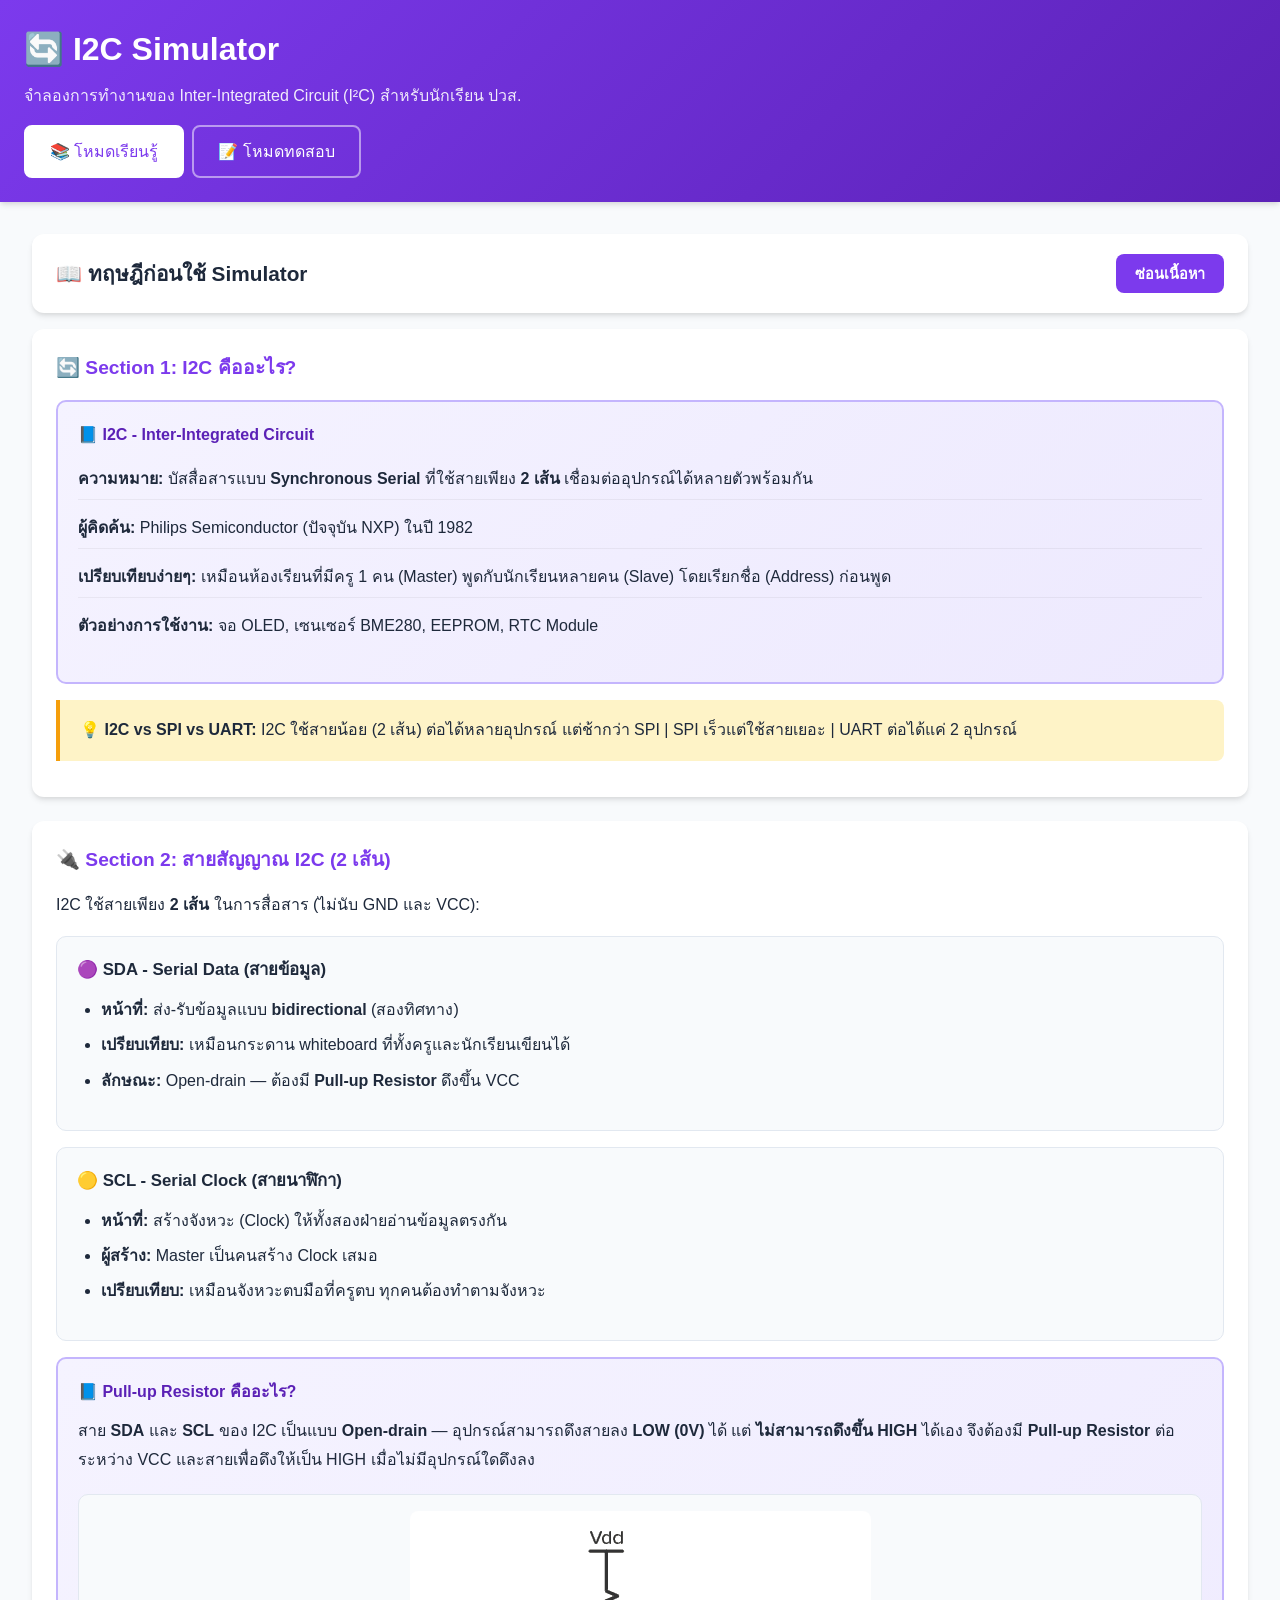
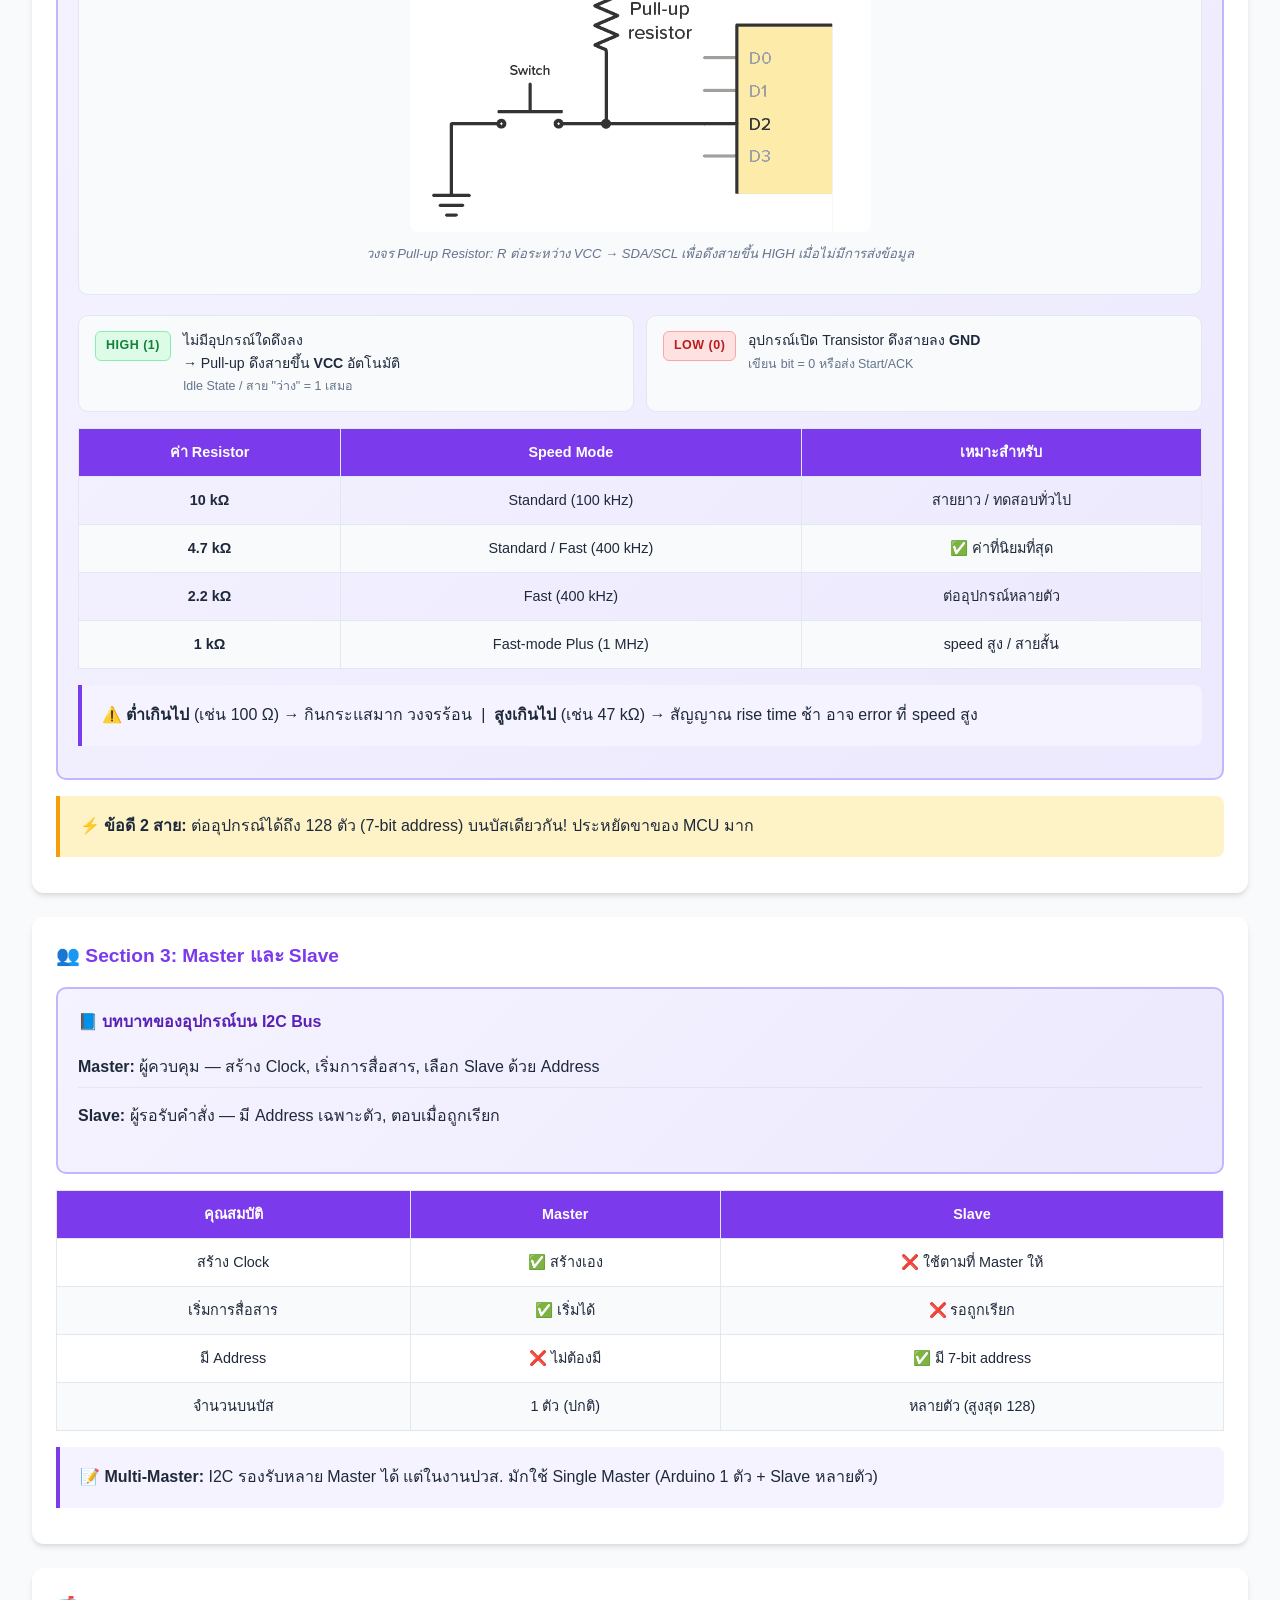
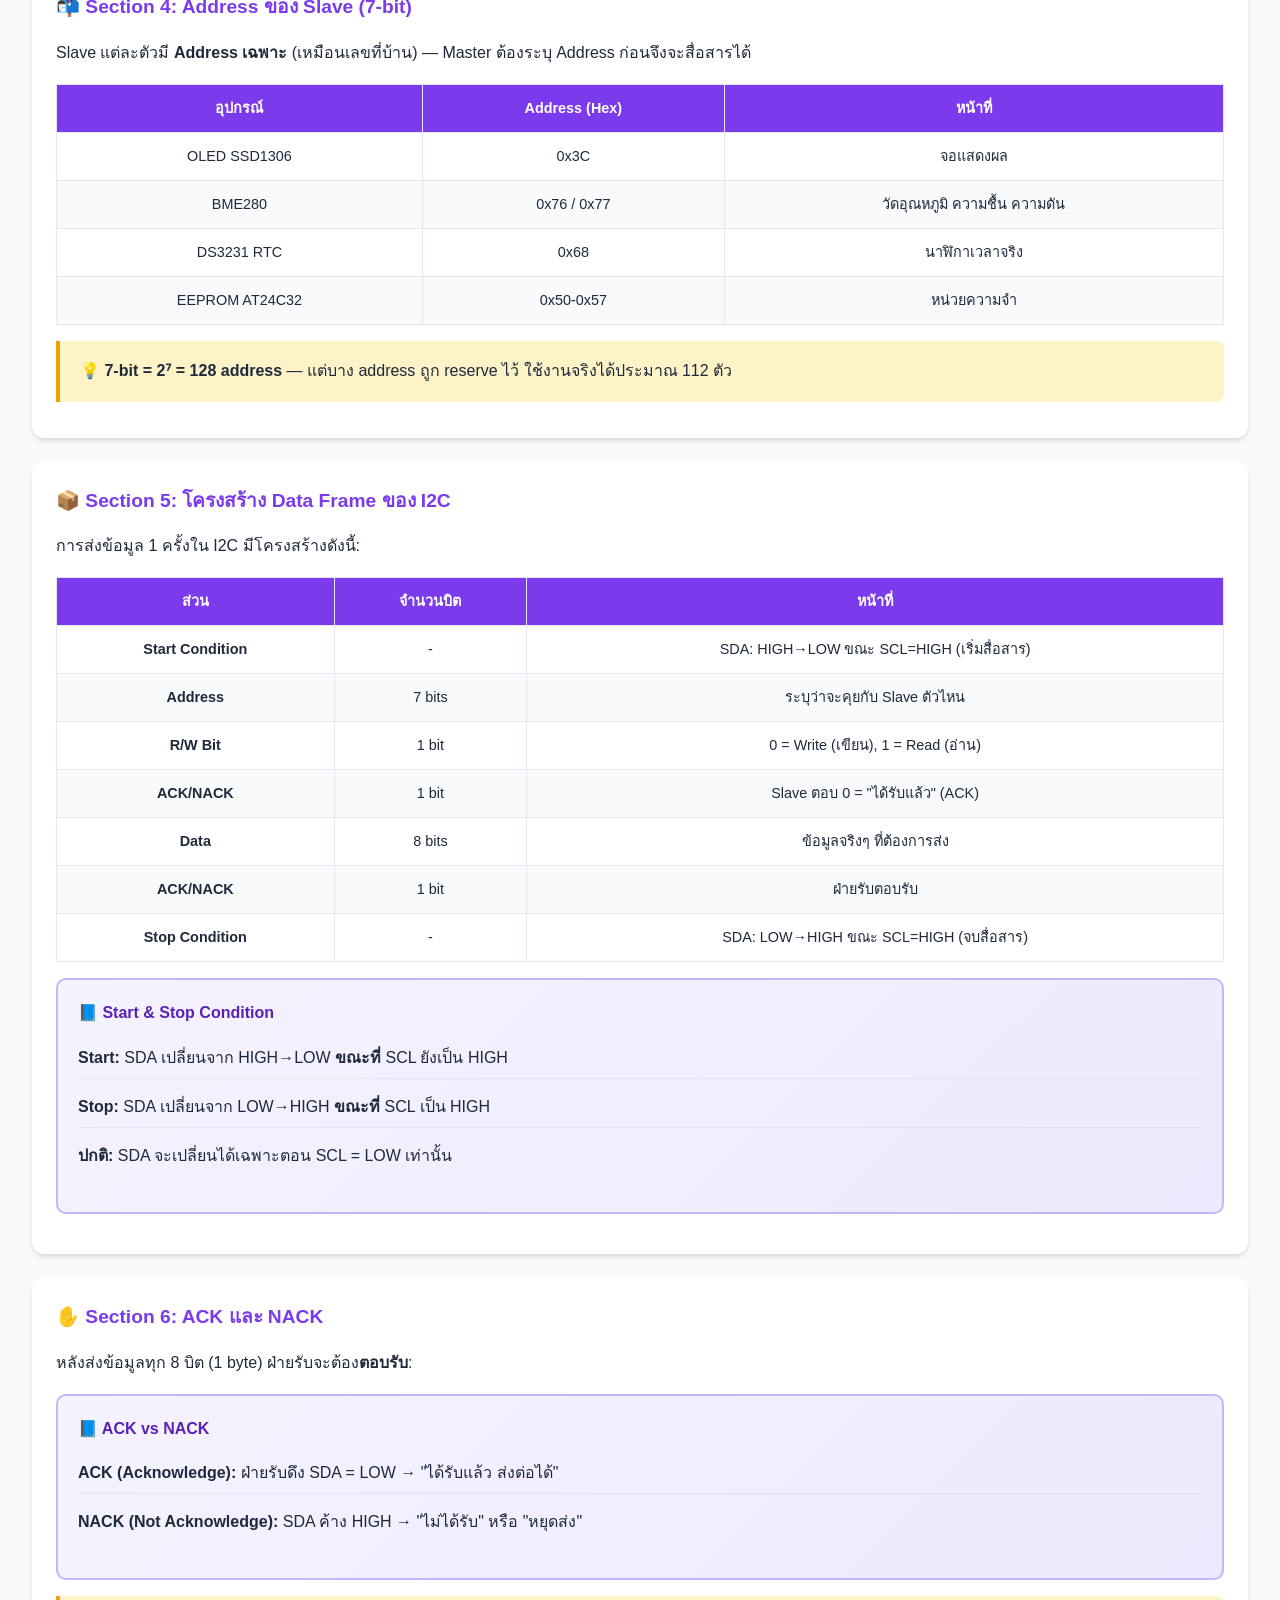
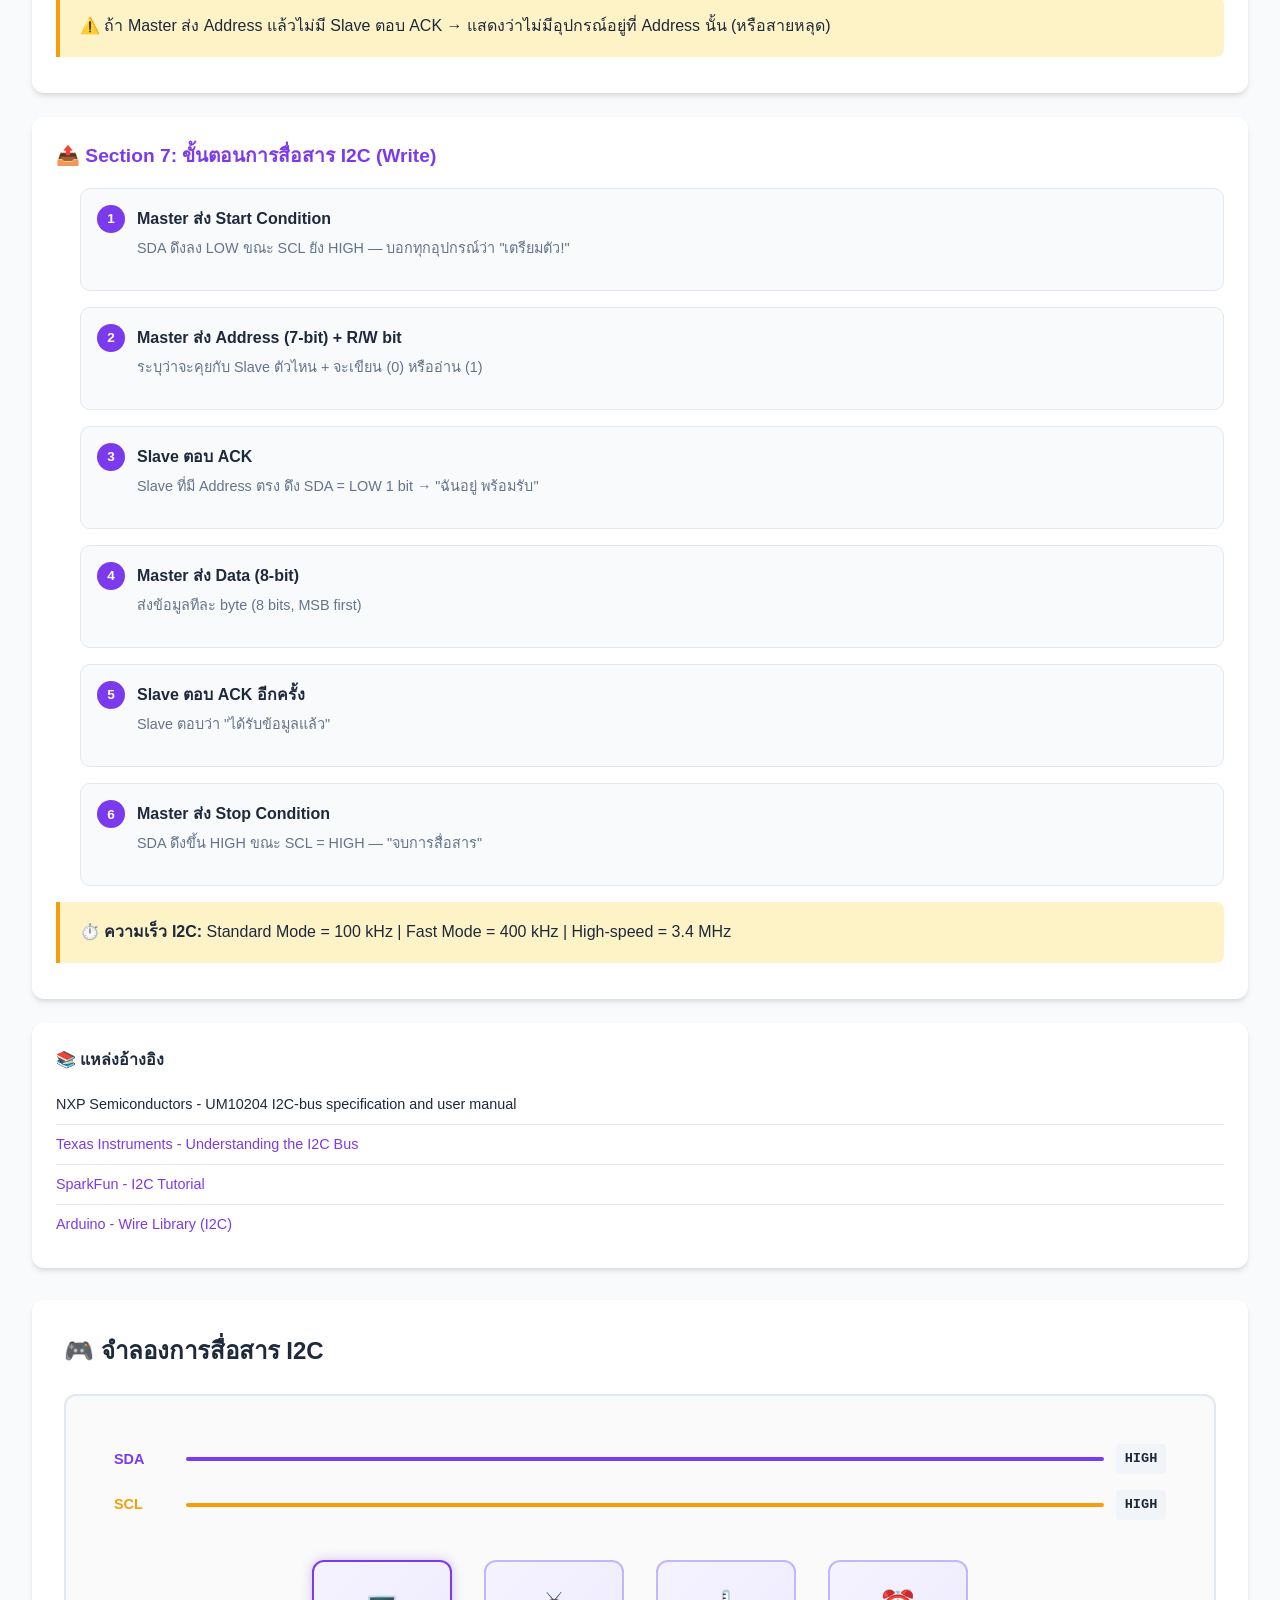
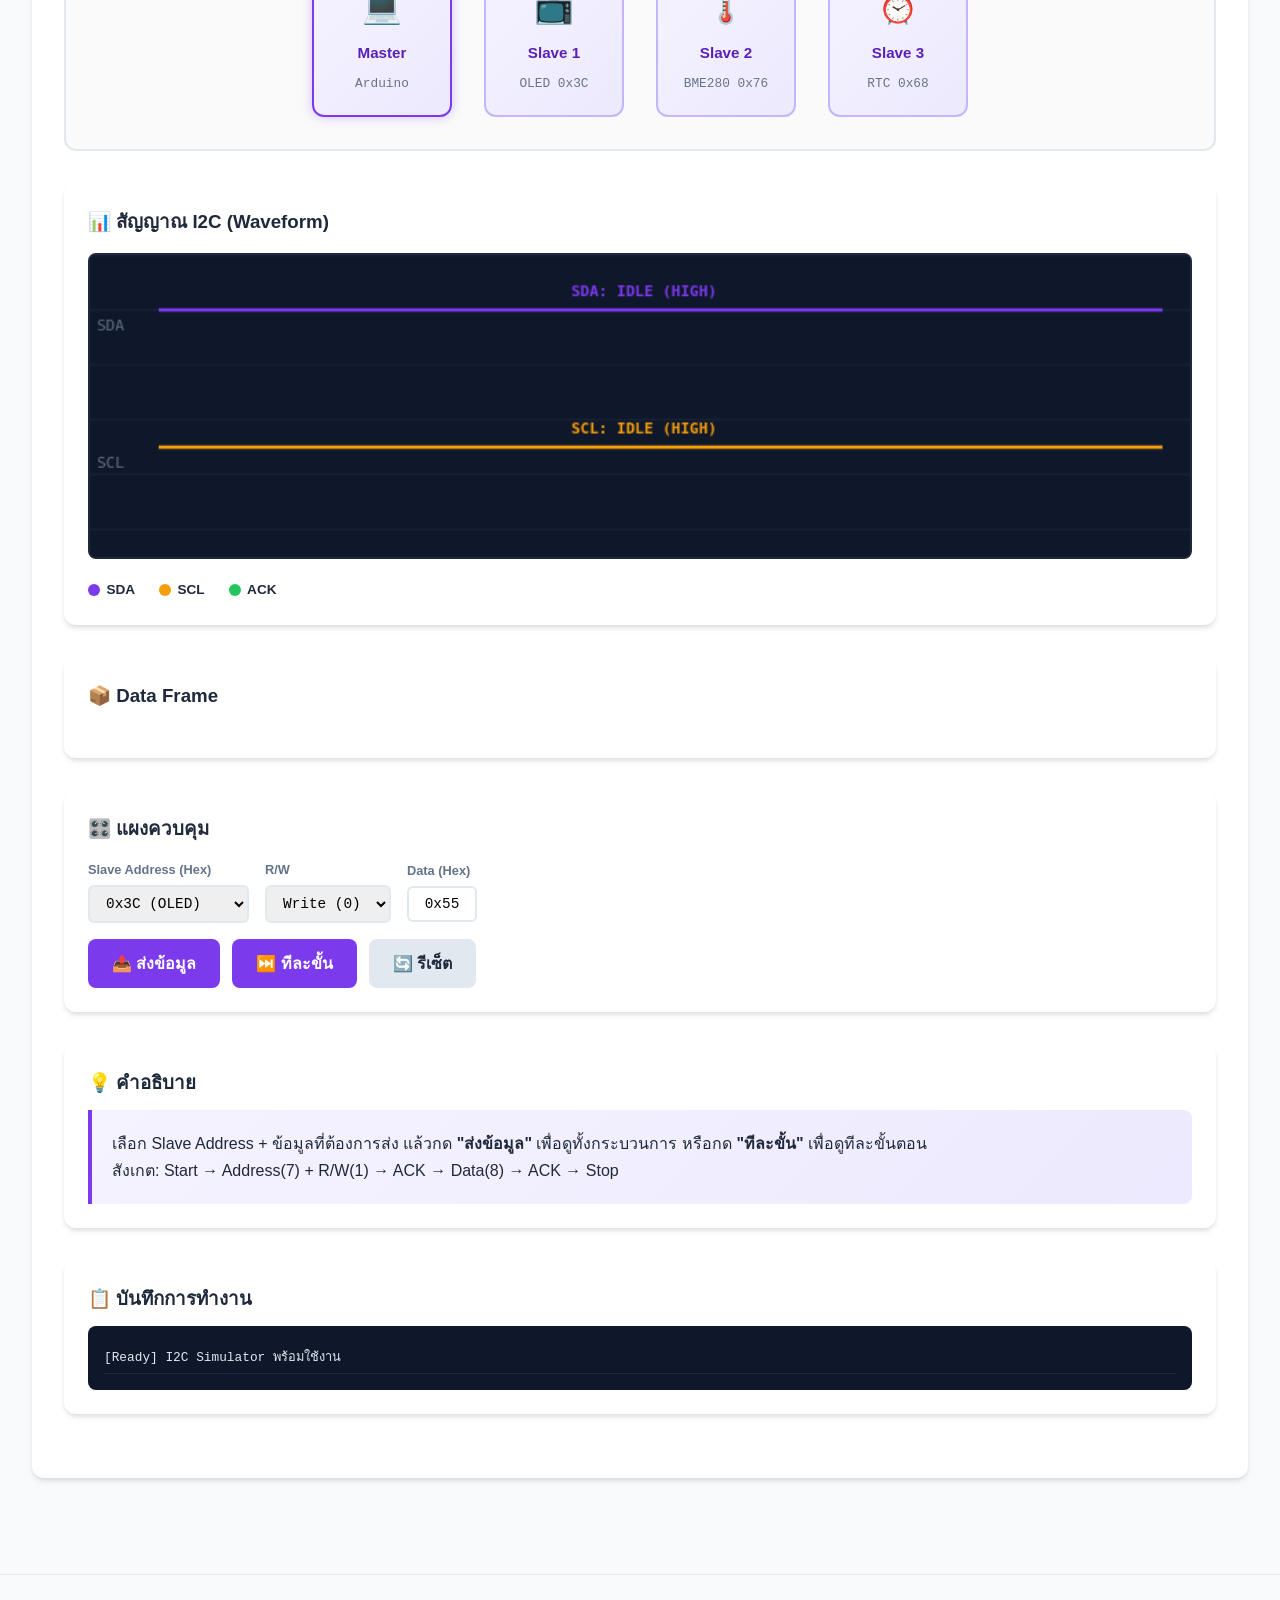
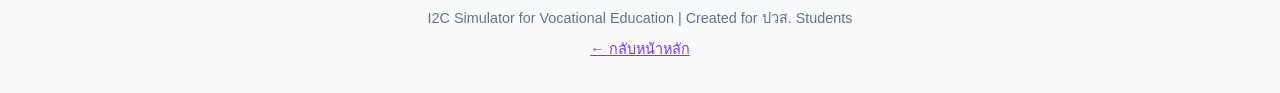
==== commit 0f942e69: "Expand I2C Pull-up Resistor section with image and detailed theory - Replaced minimal term-box with " ====
--- a/i2c/index.html
+++ b/i2c/index.html
@@ -7,9 +7,9 @@
     <meta http-equiv="Pragma" content="no-cache">
     <meta http-equiv="Expires" content="0">
     <title>I2C Simulator - จำลองการทำงาน I2C Protocol</title>
-    <link rel="stylesheet" href="css/base.css?v=1.0">
-    <link rel="stylesheet" href="css/theory.css?v=1.0">
-    <link rel="stylesheet" href="css/simulator.css?v=1.0">
+    <link rel="stylesheet" href="css/base.css?v=2.0">
+    <link rel="stylesheet" href="css/theory.css?v=2.0">
+    <link rel="stylesheet" href="css/simulator.css?v=2.0">
 </head>
 <body>
     <header>
@@ -71,11 +71,45 @@
 
                     <div class="term-box">
                         <h4>📘 Pull-up Resistor คืออะไร?</h4>
-                        <ul>
-                            <li><strong>ทำไมต้องมี:</strong> SDA และ SCL เป็น Open-drain — ไม่สามารถดึงสายขึ้น HIGH ได้เอง</li>
-                            <li><strong>ค่าที่ใช้:</strong> 4.7kΩ หรือ 10kΩ ต่อจากสายไป VCC</li>
-                            <li><strong>หลักการ:</strong> สาย = HIGH (ปล่อย) ← Pull-up ดึงขึ้น | สาย = LOW (ดึงลง) ← อุปกรณ์ดึง</li>
-                        </ul>
+
+                        <p>สาย <strong>SDA</strong> และ <strong>SCL</strong> ของ I2C เป็นแบบ <strong>Open-drain</strong> —
+                        อุปกรณ์สามารถดึงสายลง <strong>LOW (0V)</strong> ได้ แต่ <strong>ไม่สามารถดึงขึ้น HIGH</strong> ได้เอง
+                        จึงต้องมี <strong>Pull-up Resistor</strong> ต่อระหว่าง VCC และสายเพื่อดึงให้เป็น HIGH เมื่อไม่มีอุปกรณ์ใดดึงลง</p>
+
+                        <div class="pullup-img-wrap">
+                            <img src="Pull-up-resistor.png"
+                                 alt="วงจร Pull-up Resistor สำหรับสาย SDA และ SCL ของ I2C"
+                                 class="pullup-img">
+                            <p class="pullup-caption">วงจร Pull-up Resistor: R ต่อระหว่าง VCC → SDA/SCL เพื่อดึงสายขึ้น HIGH เมื่อไม่มีการส่งข้อมูล</p>
+                        </div>
+
+                        <div class="pullup-states">
+                            <div class="pullup-state">
+                                <span class="pullup-badge badge-high">HIGH (1)</span>
+                                <p>ไม่มีอุปกรณ์ใดดึงลง<br>
+                                → Pull-up ดึงสายขึ้น <strong>VCC</strong> อัตโนมัติ
+                                <small>Idle State / สาย "ว่าง" = 1 เสมอ</small></p>
+                            </div>
+                            <div class="pullup-state">
+                                <span class="pullup-badge badge-low">LOW (0)</span>
+                                <p>อุปกรณ์เปิด Transistor ดึงสายลง <strong>GND</strong>
+                                <small>เขียน bit = 0 หรือส่ง Start/ACK</small></p>
+                            </div>
+                        </div>
+
+                        <table class="mode-table">
+                            <thead>
+                                <tr><th>ค่า Resistor</th><th>Speed Mode</th><th>เหมาะสำหรับ</th></tr>
+                            </thead>
+                            <tbody>
+                                <tr><td><strong>10 kΩ</strong></td><td>Standard (100 kHz)</td><td>สายยาว / ทดสอบทั่วไป</td></tr>
+                                <tr><td><strong>4.7 kΩ</strong></td><td>Standard / Fast (400 kHz)</td><td>✅ ค่าที่นิยมที่สุด</td></tr>
+                                <tr><td><strong>2.2 kΩ</strong></td><td>Fast (400 kHz)</td><td>ต่ออุปกรณ์หลายตัว</td></tr>
+                                <tr><td><strong>1 kΩ</strong></td><td>Fast-mode Plus (1 MHz)</td><td>speed สูง / สายสั้น</td></tr>
+                            </tbody>
+                        </table>
+
+                        <p class="note">⚠️ <strong>ต่ำเกินไป</strong> (เช่น 100 Ω) → กินกระแสมาก วงจรร้อน &nbsp;|&nbsp; <strong>สูงเกินไป</strong> (เช่น 47 kΩ) → สัญญาณ rise time ช้า อาจ error ที่ speed สูง</p>
                     </div>
 
                     <p class="highlight">⚡ <strong>ข้อดี 2 สาย:</strong> ต่ออุปกรณ์ได้ถึง 128 ตัว (7-bit address) บนบัสเดียวกัน! ประหยัดขาของ MCU มาก</p>
@@ -592,10 +626,10 @@
             }
         }
     </script>
-    <script src="js/i2c-engine.js?v=1.0"></script>
-    <script src="js/animation.js?v=1.0"></script>
-    <script src="js/learning-mode.js?v=1.0"></script>
-    <script src="js/practice-mode.js?v=1.0"></script>
-    <script src="js/app.js?v=1.0"></script>
+    <script src="js/i2c-engine.js?v=2.0"></script>
+    <script src="js/animation.js?v=2.0"></script>
+    <script src="js/learning-mode.js?v=2.0"></script>
+    <script src="js/practice-mode.js?v=2.0"></script>
+    <script src="js/app.js?v=2.0"></script>
 </body>
 </html>
--- a/i2c/css/theory.css
+++ b/i2c/css/theory.css
@@ -237,3 +237,87 @@
 .references a:hover {
     text-decoration: underline;
 }
+
+/* ===== Pull-up Resistor Section ===== */
+.pullup-img-wrap {
+    text-align: center;
+    margin: 1.25rem 0;
+    background: #f8fafc;
+    border: 1px solid var(--border-color);
+    border-radius: 10px;
+    padding: 1rem;
+}
+
+.pullup-img {
+    max-width: 100%;
+    height: auto;
+    border-radius: 8px;
+    display: block;
+    margin: 0 auto;
+}
+
+.pullup-caption {
+    font-size: 0.82rem;
+    color: var(--text-muted);
+    margin-top: 0.6rem;
+    font-style: italic;
+}
+
+.pullup-states {
+    display: grid;
+    grid-template-columns: 1fr 1fr;
+    gap: 0.75rem;
+    margin: 1rem 0;
+}
+
+.pullup-state {
+    display: flex;
+    align-items: flex-start;
+    gap: 0.75rem;
+    background: #f8fafc;
+    border: 1px solid var(--border-color);
+    border-radius: 10px;
+    padding: 0.85rem 1rem;
+}
+
+.pullup-badge {
+    flex-shrink: 0;
+    font-size: 0.78rem;
+    font-weight: 700;
+    padding: 4px 10px;
+    border-radius: 6px;
+    letter-spacing: 0.5px;
+    margin-top: 2px;
+}
+
+.badge-high {
+    background: #dcfce7;
+    color: #15803d;
+    border: 1px solid #86efac;
+}
+
+.badge-low {
+    background: #fee2e2;
+    color: #b91c1c;
+    border: 1px solid #fca5a5;
+}
+
+.pullup-state p {
+    font-size: 0.88rem;
+    line-height: 1.6;
+    margin: 0;
+    color: var(--text-color);
+}
+
+.pullup-state small {
+    display: block;
+    color: var(--text-muted);
+    font-size: 0.78rem;
+    margin-top: 0.2rem;
+}
+
+@media (max-width: 600px) {
+    .pullup-states {
+        grid-template-columns: 1fr;
+    }
+}
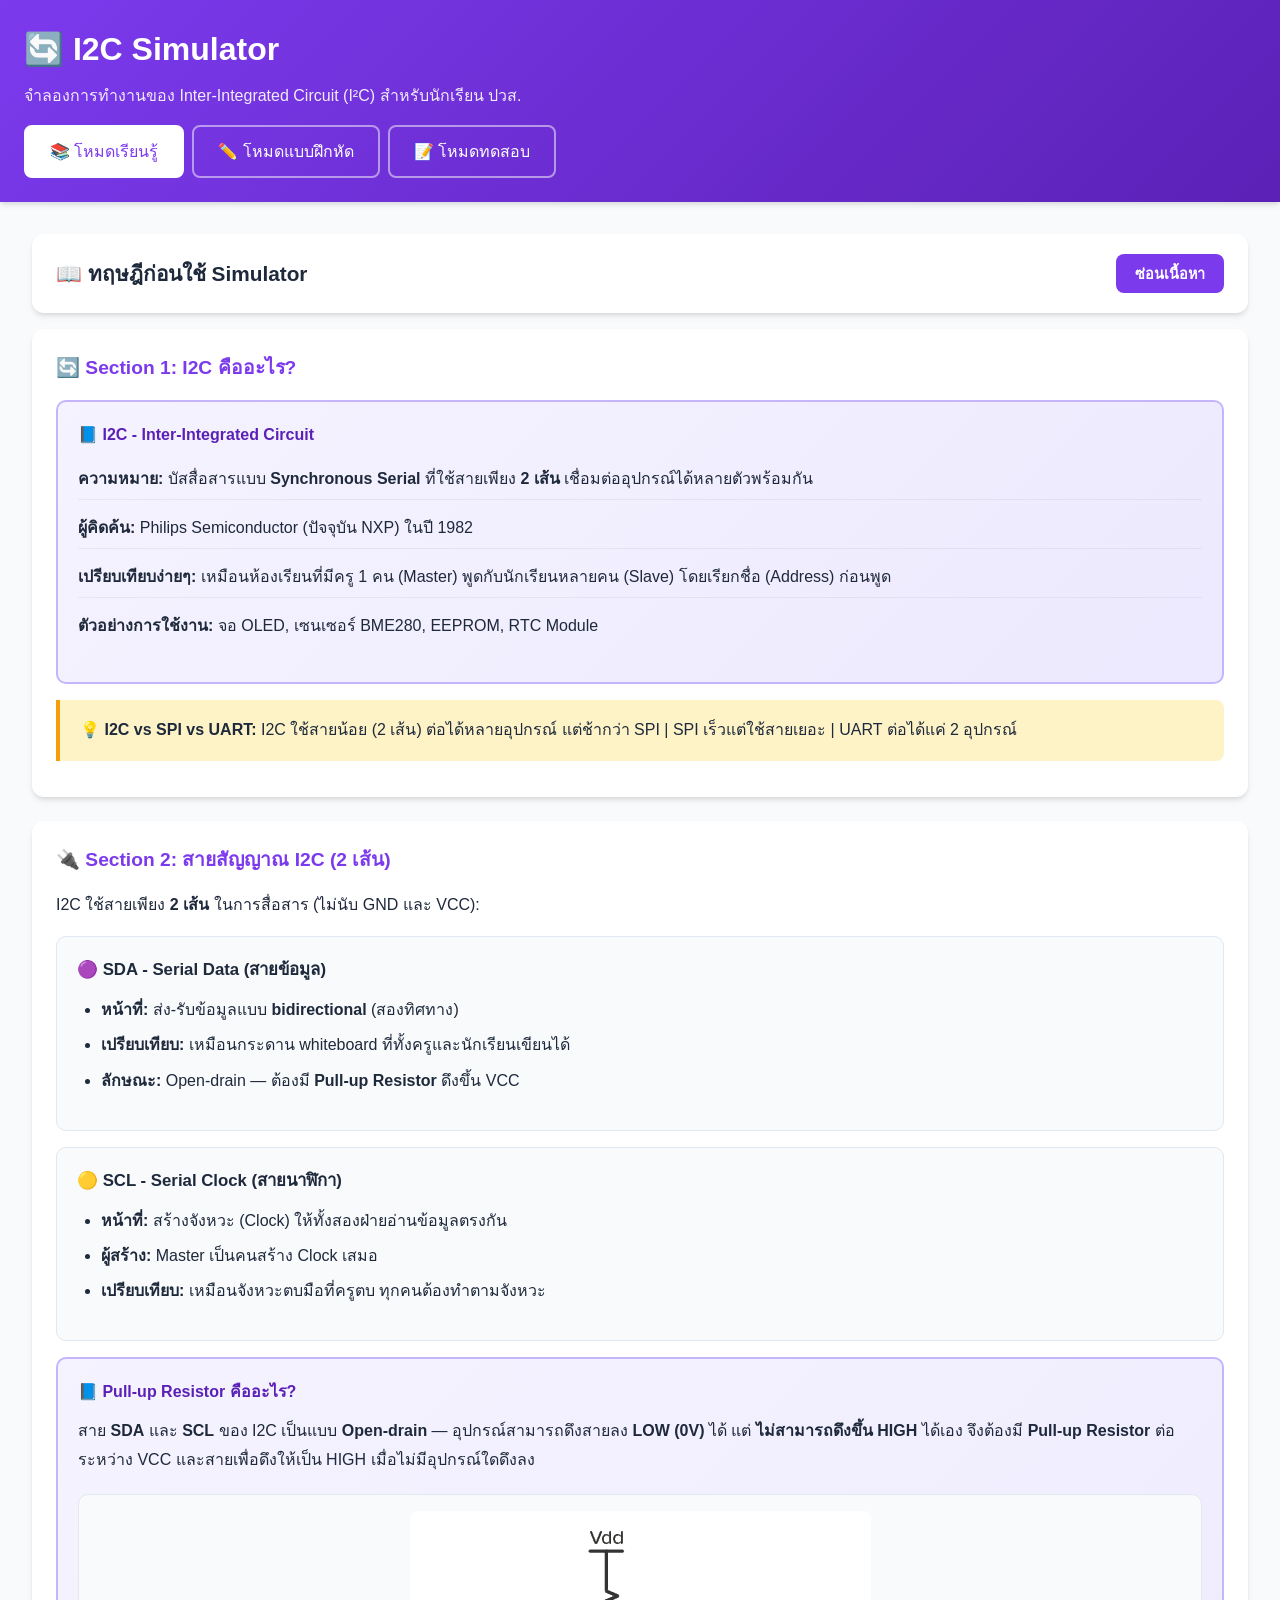
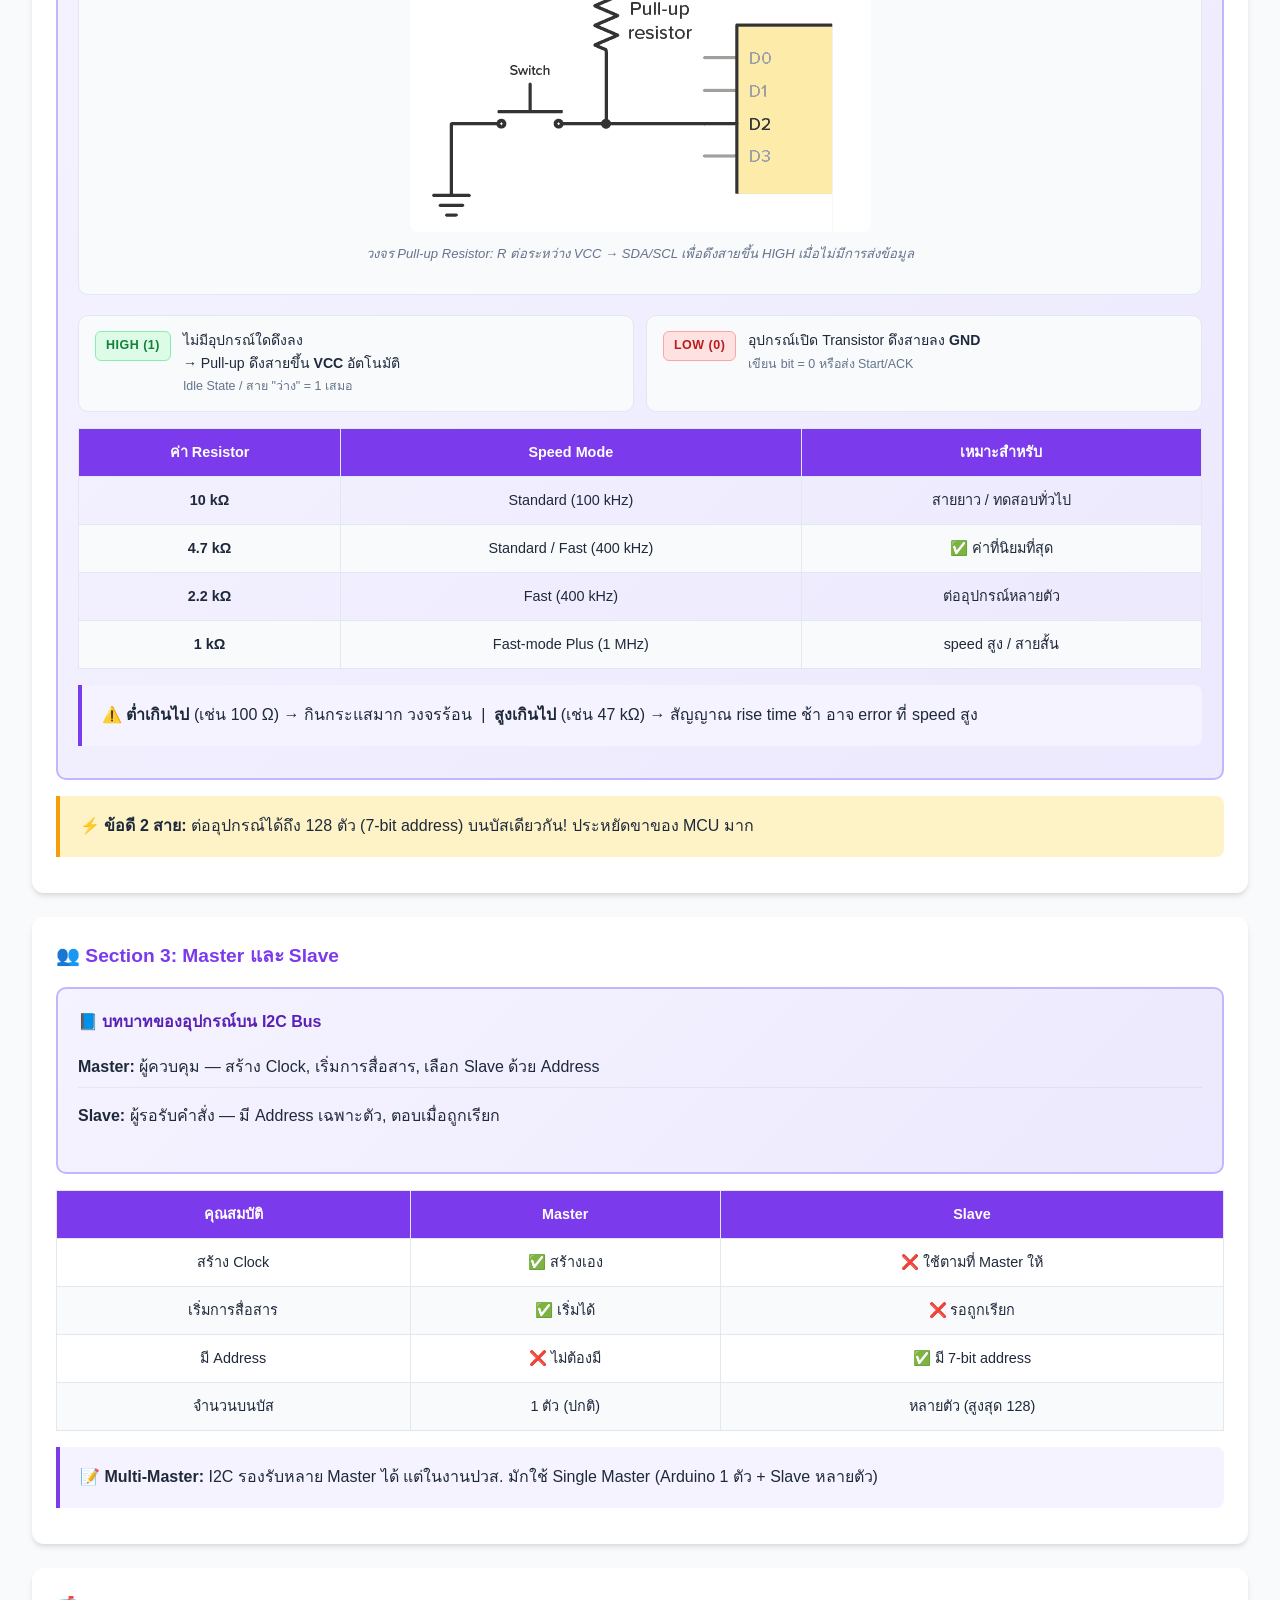
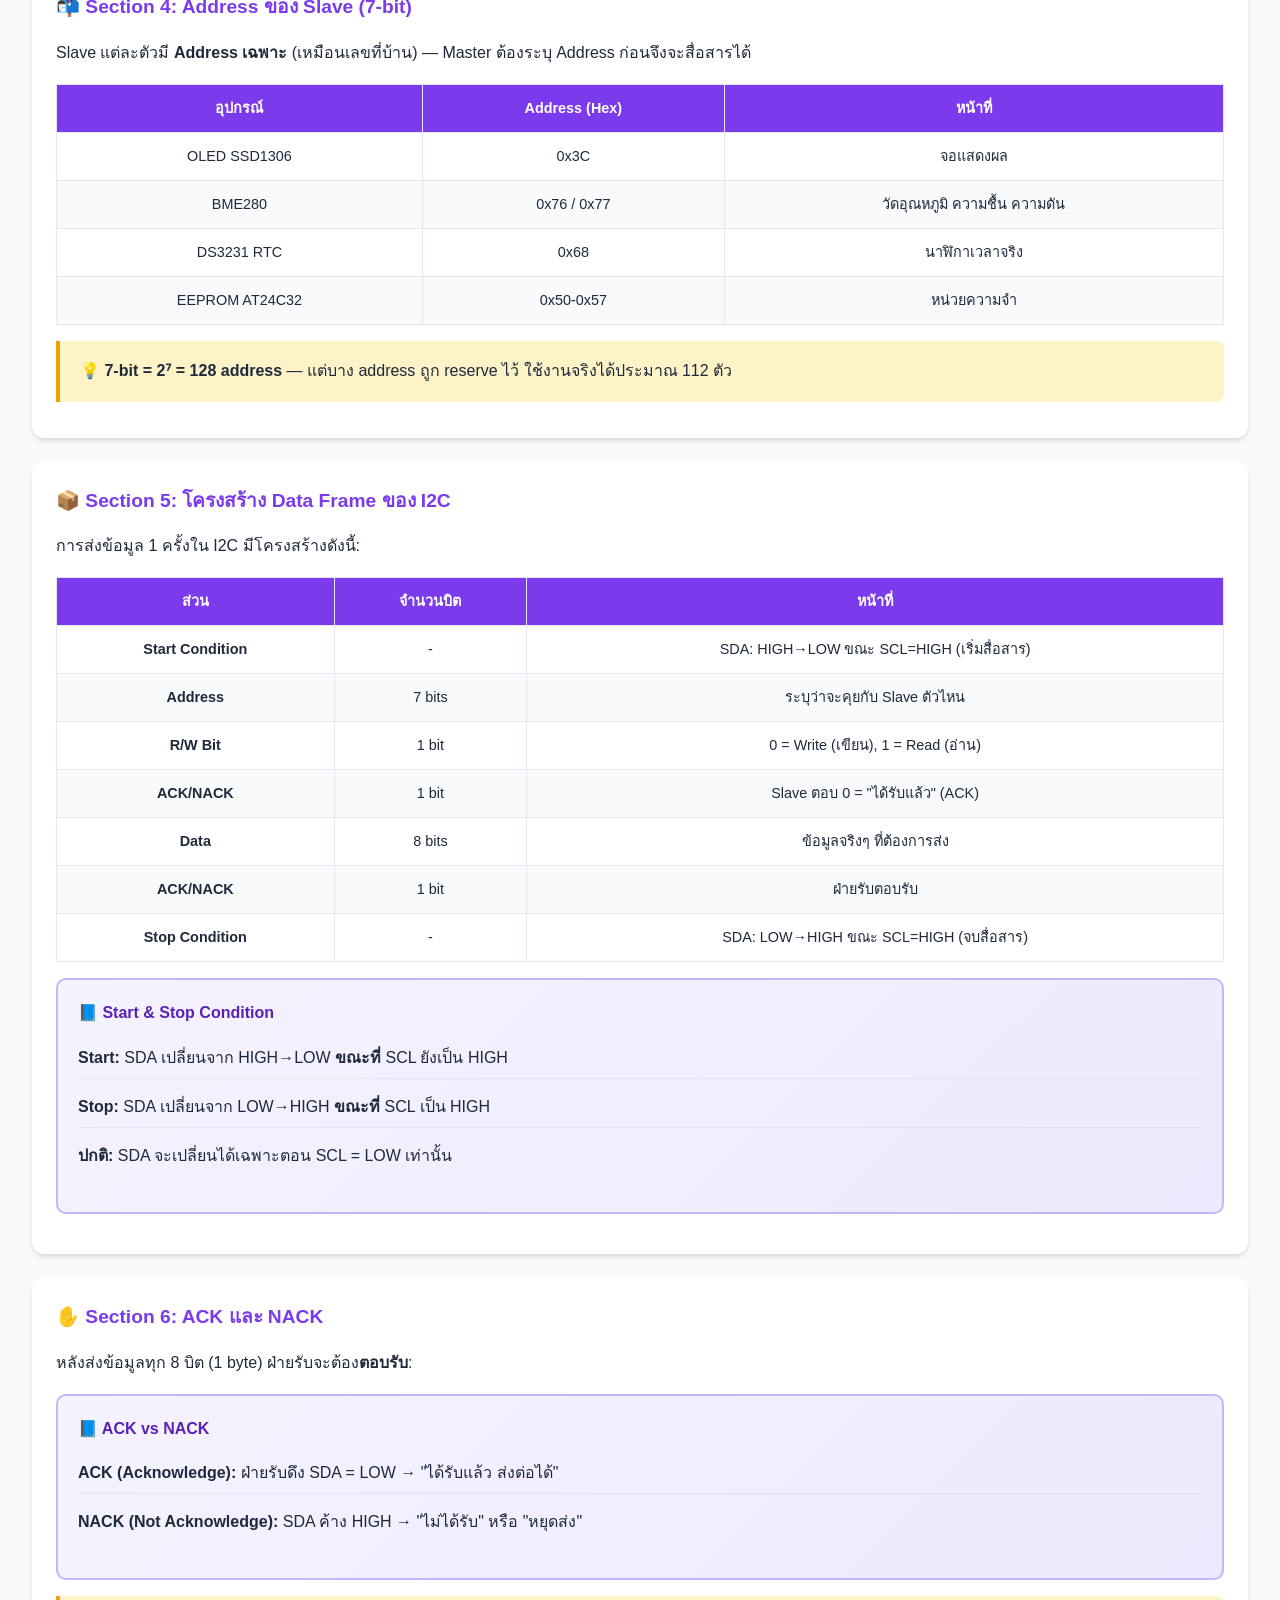
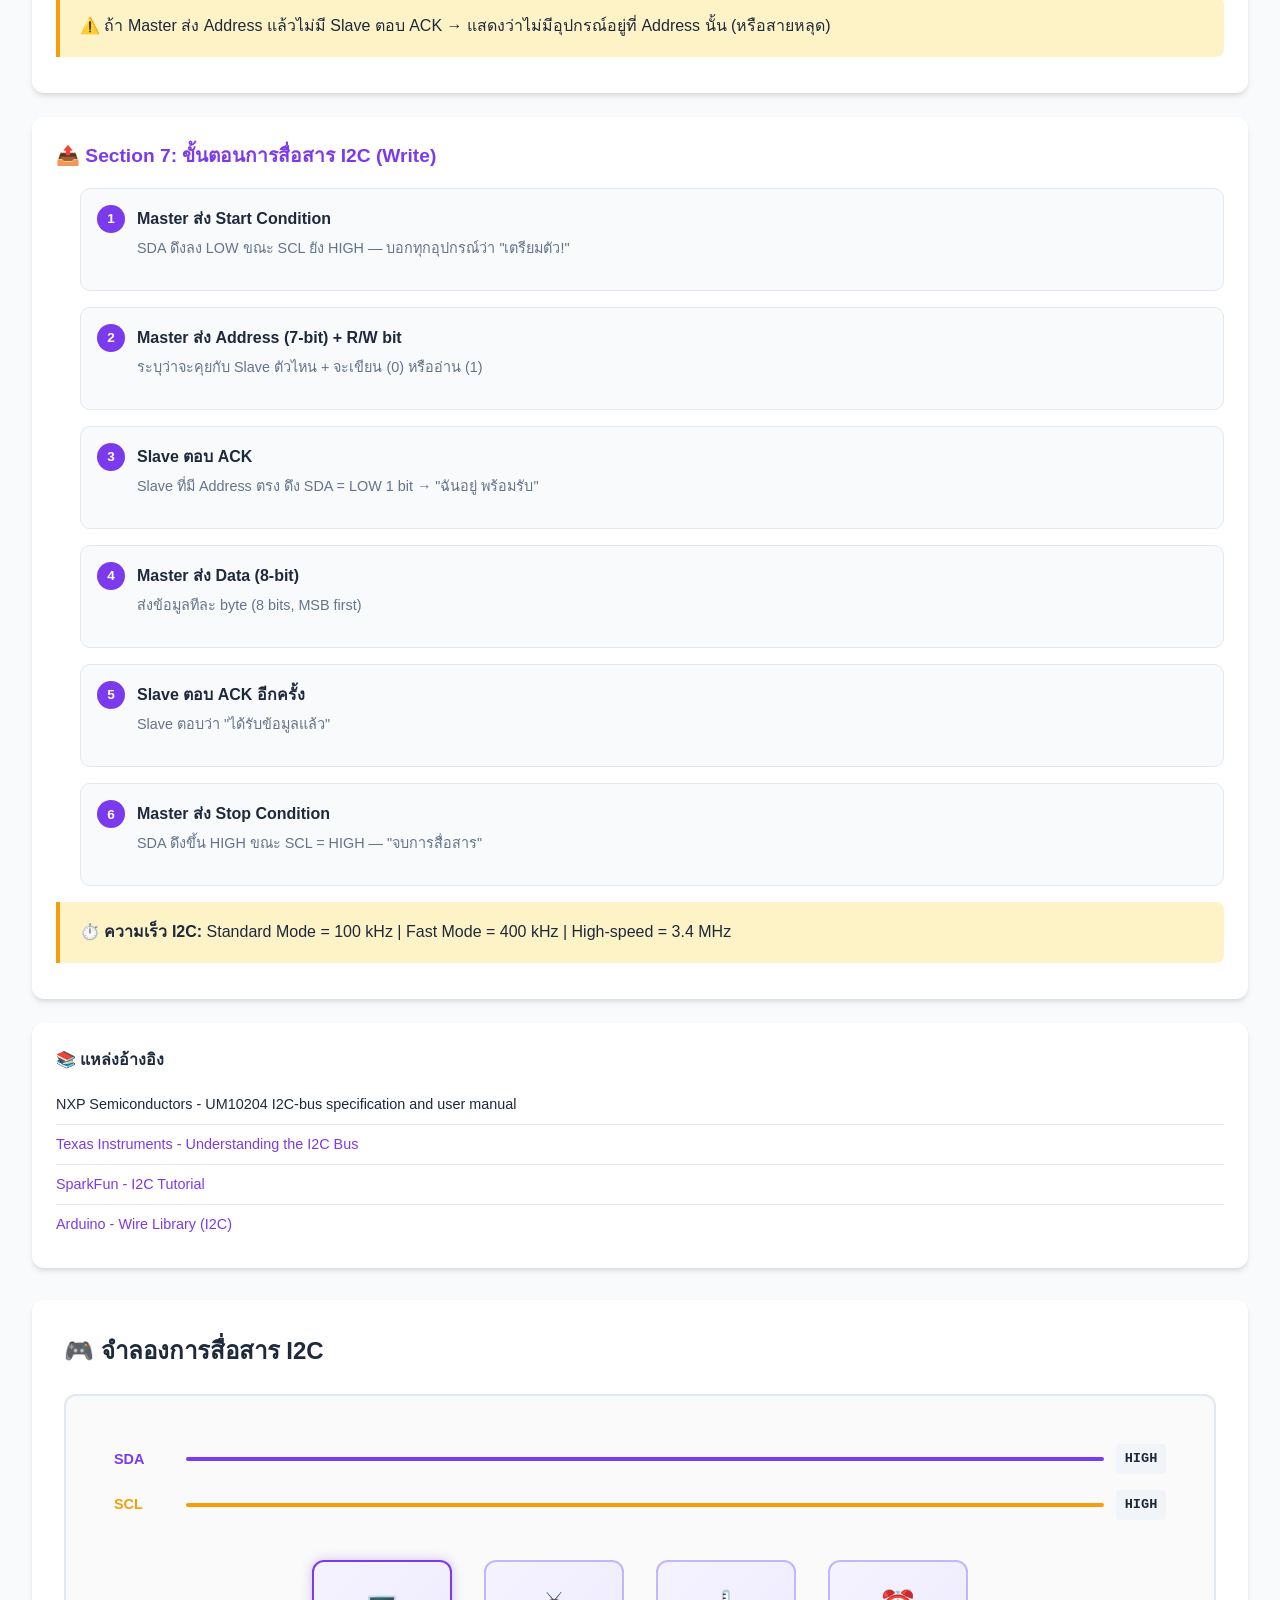
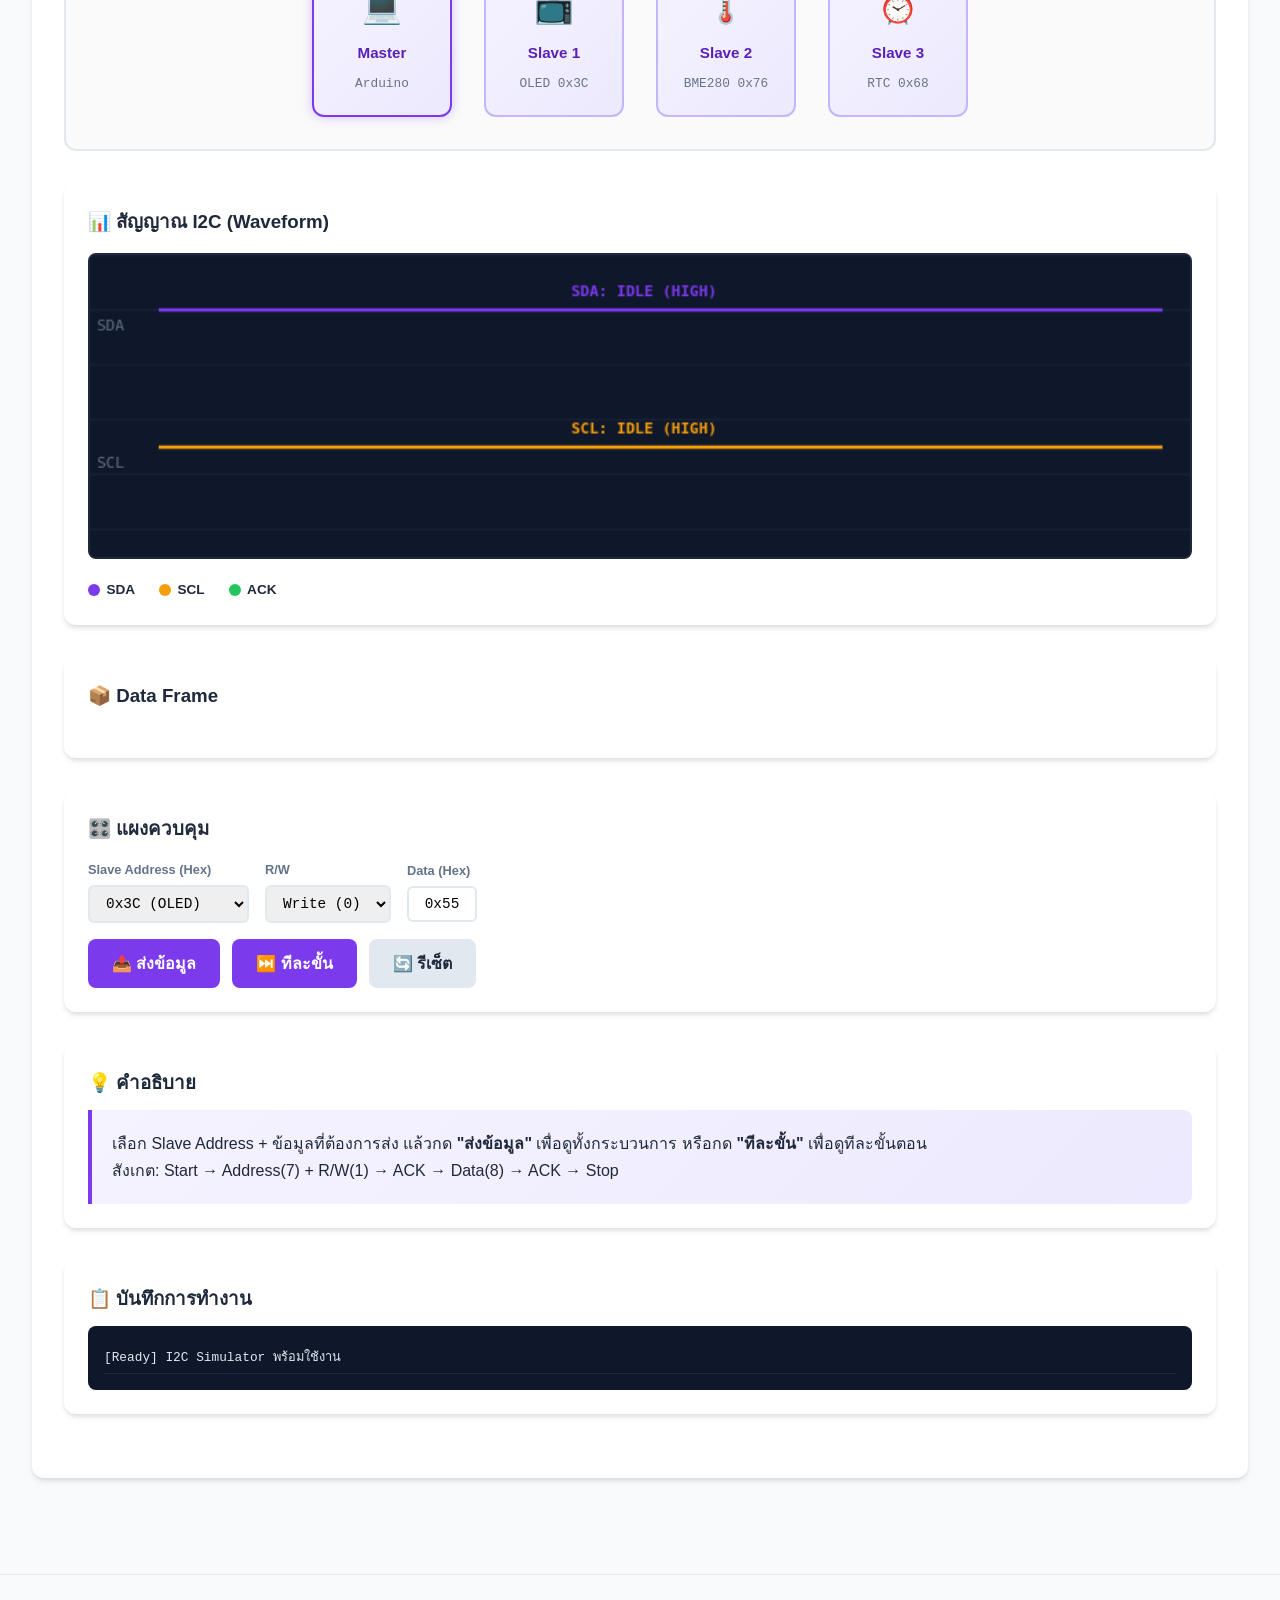
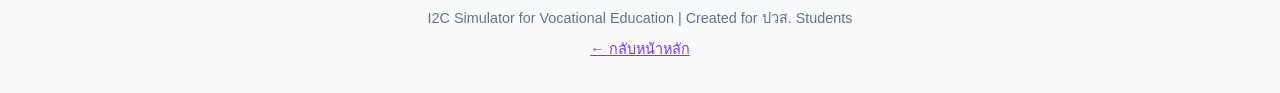
==== commit 00a90948: "Add exercise mode to I2C simulator (10 questions, all theory sections) - Added 3rd mode button: ✏️ โ" ====
--- a/i2c/index.html
+++ b/i2c/index.html
@@ -7,9 +7,9 @@
     <meta http-equiv="Pragma" content="no-cache">
     <meta http-equiv="Expires" content="0">
     <title>I2C Simulator - จำลองการทำงาน I2C Protocol</title>
-    <link rel="stylesheet" href="css/base.css?v=2.0">
-    <link rel="stylesheet" href="css/theory.css?v=2.0">
-    <link rel="stylesheet" href="css/simulator.css?v=2.0">
+    <link rel="stylesheet" href="css/base.css?v=3.0">
+    <link rel="stylesheet" href="css/theory.css?v=3.0">
+    <link rel="stylesheet" href="css/simulator.css?v=3.0">
 </head>
 <body>
     <header>
@@ -18,6 +18,7 @@
             <p>จำลองการทำงานของ Inter-Integrated Circuit (I²C) สำหรับนักเรียน ปวส.</p>
             <div class="mode-switcher">
                 <button class="mode-btn active" data-mode="learning-mode">📚 โหมดเรียนรู้</button>
+                <button class="mode-btn" data-mode="exercise-mode">✏️ โหมดแบบฝึกหัด</button>
                 <button class="mode-btn" data-mode="practice-mode">📝 โหมดทดสอบ</button>
             </div>
         </div>
@@ -375,6 +376,69 @@
             </div>
         </section>
 
+        <!-- Exercise Mode -->
+        <section id="exercise-mode" class="mode-section">
+            <div class="ex-container">
+
+                <!-- Screen 1: Name Entry -->
+                <div class="ex-entry" id="ex-entry">
+                    <div class="ex-entry-card">
+                        <div class="name-entry-icon">✏️</div>
+                        <h2>แบบฝึกหัด I2C Protocol</h2>
+                        <p>ฝึกทักษะครอบคลุม 7 หัวข้อทฤษฎี: I2C คืออะไร, สายสัญญาณ, Master/Slave, Address, Data Frame, ACK/NACK, ขั้นตอนการสื่อสาร และการแปลง I2C Address เป็น Binary<br>ทำเสร็จรับ<strong>ใบส่งงาน PDF</strong> พร้อมส่งครู</p>
+                        <div class="ex-badges">
+                            <span class="ex-badge ex-b1">📊 10 ข้อ</span>
+                            <span class="ex-badge ex-b2">🎲 สุ่มคำถามทุกครั้ง</span>
+                            <span class="ex-badge ex-b3">🖨️ ปริ้น PDF ได้</span>
+                        </div>
+                        <div class="name-input-group">
+                            <label for="ex-student-name">กรอกชื่อ-นามสกุล:</label>
+                            <input type="text" id="ex-student-name" placeholder="เช่น สมชาย ใจดี" maxlength="60" autocomplete="off">
+                        </div>
+                        <button id="btn-ex-start" class="btn-primary btn-large" disabled>เริ่มทำแบบฝึกหัด →</button>
+                        <p class="name-hint">* กรุณากรอกชื่อก่อนเริ่มทำแบบฝึกหัด</p>
+                    </div>
+                </div>
+
+                <!-- Screen 2: Work Area -->
+                <div class="ex-work-area hidden" id="ex-work-area">
+                    <div class="ex-work-header">
+                        <h2>✏️ แบบฝึกหัด I2C Protocol</h2>
+                        <div class="ex-work-meta">
+                            <span class="ex-name-display" id="ex-name-display"></span>
+                            <div class="ex-progress-wrap">
+                                <span class="ex-progress-label">ความคืบหน้า:</span>
+                                <span id="ex-progress-text">0 / 10 ข้อ</span>
+                            </div>
+                        </div>
+                    </div>
+
+                    <div id="ex-cards-container"></div>
+
+                    <button class="btn-primary ex-submit-btn" id="btn-ex-submit">✅ ตรวจคำตอบทั้งหมด</button>
+                </div>
+
+                <!-- Screen 3: Result -->
+                <div class="ex-result-screen hidden" id="ex-result-screen">
+                    <div class="ex-result-card">
+                        <div class="ex-result-trophy">🏆</div>
+                        <h2>ทำแบบฝึกหัดเสร็จแล้ว!</h2>
+                        <div class="ex-result-score">
+                            <div class="ex-score-num" id="ex-final-score">0/10</div>
+                            <div class="ex-score-grade" id="ex-grade-text"></div>
+                        </div>
+                        <div class="ex-result-btns">
+                            <button class="btn-secondary" id="btn-ex-retry">🔄 ทำใหม่</button>
+                            <button class="btn-primary btn-print" id="btn-ex-print">🖨️ ปริ้นใบส่งงาน PDF</button>
+                        </div>
+                    </div>
+                </div>
+
+            </div>
+        </section>
+
+        <div id="print-area"></div>
+
         <!-- Practice Mode -->
         <section id="practice-mode" class="mode-section">
             <div class="practice-container">
@@ -626,10 +690,11 @@
             }
         }
     </script>
-    <script src="js/i2c-engine.js?v=2.0"></script>
-    <script src="js/animation.js?v=2.0"></script>
-    <script src="js/learning-mode.js?v=2.0"></script>
-    <script src="js/practice-mode.js?v=2.0"></script>
-    <script src="js/app.js?v=2.0"></script>
+    <script src="js/i2c-engine.js?v=3.0"></script>
+    <script src="js/animation.js?v=3.0"></script>
+    <script src="js/learning-mode.js?v=3.0"></script>
+    <script src="js/practice-mode.js?v=3.0"></script>
+    <script src="js/exercises.js?v=3.0"></script>
+    <script src="js/app.js?v=3.0"></script>
 </body>
 </html>
--- a/i2c/css/base.css
+++ b/i2c/css/base.css
@@ -92,6 +92,11 @@
     display: block;
 }
 
+/* ซ่อน theory section เมื่ออยู่นอกโหมดเรียนรู้ */
+body[data-mode]:not([data-mode="learning-mode"]) .theory-section {
+    display: none;
+}
+
 /* ===== Buttons ===== */
 .btn-primary {
     background: var(--primary-color);
--- a/i2c/css/simulator.css
+++ b/i2c/css/simulator.css
@@ -726,3 +726,236 @@
         justify-content: flex-start;
     }
 }
+
+/* =====================================================
+   EXERCISE MODE
+   ===================================================== */
+.ex-container {
+    max-width: 720px;
+    margin: 0 auto;
+    padding: 1rem;
+}
+
+.ex-entry { display: flex; justify-content: center; padding: 2rem 1rem; }
+.ex-entry.hidden { display: none; }
+
+.ex-entry-card {
+    background: var(--card-bg);
+    border-radius: 16px;
+    padding: 2.5rem 2rem;
+    box-shadow: var(--shadow-lg);
+    width: 100%;
+    max-width: 480px;
+    text-align: center;
+}
+
+.ex-entry-card h2 { font-size: 1.4rem; color: var(--text-color); margin-bottom: 0.5rem; }
+.ex-entry-card > p { color: var(--text-muted); font-size: 0.9rem; margin-bottom: 1.25rem; line-height: 1.6; }
+
+.ex-badges { display: flex; gap: 0.5rem; justify-content: center; flex-wrap: wrap; margin-bottom: 1.5rem; }
+.ex-badge  { padding: 0.3rem 0.75rem; border-radius: 20px; font-size: 0.78rem; font-weight: 600; }
+.ex-b1 { background: #e0f2fe; color: #0369a1; }
+.ex-b2 { background: #fef3c7; color: #92400e; }
+.ex-b3 { background: #dcfce7; color: #166534; }
+
+.ex-work-area { display: block; }
+.ex-work-area.hidden { display: none; }
+
+.ex-work-header {
+    background: var(--card-bg);
+    border-radius: 12px;
+    padding: 1.25rem 1.5rem;
+    margin-bottom: 1rem;
+    box-shadow: var(--shadow);
+    display: flex;
+    justify-content: space-between;
+    align-items: center;
+    flex-wrap: wrap;
+    gap: 0.75rem;
+}
+
+.ex-work-header h2 { font-size: 1.15rem; color: var(--text-color); }
+
+.ex-work-meta { display: flex; align-items: center; gap: 1rem; flex-wrap: wrap; }
+.ex-name-display { font-size: 0.85rem; color: var(--text-muted); font-weight: 600; }
+
+.ex-progress-wrap { display: flex; align-items: center; gap: 0.4rem; font-size: 0.85rem; }
+.ex-progress-label { color: var(--text-muted); }
+
+#ex-progress-text {
+    font-weight: 700;
+    color: var(--primary-color);
+    font-size: 0.95rem;
+    background: #f5f3ff;
+    padding: 2px 10px;
+    border-radius: 12px;
+    border: 1px solid #c4b5fd;
+}
+
+/* Cards */
+.ex-card { background: var(--card-bg); border-radius: 12px; box-shadow: var(--shadow); margin-bottom: 1rem; overflow: hidden; }
+
+.ex-card-top {
+    display: flex;
+    align-items: center;
+    gap: 0.75rem;
+    padding: 0.75rem 1.25rem;
+    color: white;
+}
+
+.ex-card-num {
+    font-size: 0.75rem;
+    font-weight: 700;
+    background: rgba(255,255,255,0.25);
+    padding: 2px 10px;
+    border-radius: 12px;
+    white-space: nowrap;
+}
+
+.ex-card-title { font-size: 0.95rem; font-weight: 600; }
+
+.ex-section-tag {
+    margin-left: auto;
+    font-size: 0.68rem;
+    font-weight: 500;
+    background: rgba(255,255,255,0.22);
+    padding: 2px 8px;
+    border-radius: 10px;
+    white-space: nowrap;
+    overflow: hidden;
+    text-overflow: ellipsis;
+    max-width: 190px;
+}
+
+.ex-card-body { padding: 1.25rem; }
+.ex-q    { font-size: 0.95rem; color: var(--text-color); margin-bottom: 0.85rem; line-height: 1.6; }
+.ex-hl   { font-size: 1.1rem; color: var(--primary-color); font-family: 'Courier New', monospace; }
+.ex-hint { font-size: 0.8rem; color: var(--text-muted); margin-top: 0.5rem; font-style: italic; }
+
+.ex-submit-btn { width: 100%; padding: 0.9rem; font-size: 1rem; margin-top: 0.25rem; border-radius: 10px; }
+
+/* Result screen */
+.ex-result-screen { display: block; }
+.ex-result-screen.hidden { display: none; }
+
+.ex-result-card {
+    background: var(--card-bg);
+    border-radius: 16px;
+    padding: 2.5rem 2rem;
+    box-shadow: var(--shadow-lg);
+    text-align: center;
+    max-width: 480px;
+    margin: 2rem auto;
+}
+
+.ex-result-trophy { font-size: 4rem; margin-bottom: 0.5rem; }
+.ex-result-card h2 { font-size: 1.4rem; color: var(--text-color); margin-bottom: 1.25rem; }
+
+.ex-result-score {
+    background: linear-gradient(135deg, #f5f3ff, #ede9fe);
+    border: 1px solid #c4b5fd;
+    border-radius: 12px;
+    padding: 1.25rem;
+    margin-bottom: 1.5rem;
+}
+
+.ex-score-num   { font-size: 3.5rem; font-weight: 800; color: var(--primary-color); line-height: 1; }
+.ex-score-grade { font-size: 1.1rem; font-weight: 600; color: var(--text-color); margin-top: 0.5rem; }
+.ex-result-btns { display: flex; gap: 0.75rem; justify-content: center; flex-wrap: wrap; }
+
+.btn-print       { background: #16a34a; }
+.btn-print:hover { background: #15803d; }
+
+/* Bit input row */
+.bit-row { display: flex; gap: 6px; flex-wrap: wrap; margin: 0.5rem 0; }
+.bit-col { display: flex; flex-direction: column; align-items: center; gap: 4px; }
+
+.bit-pos {
+    font-size: 0.65rem;
+    color: var(--text-muted);
+    white-space: pre;
+    text-align: center;
+    line-height: 1.2;
+}
+
+.bit-box {
+    width: 42px;
+    height: 42px;
+    text-align: center;
+    font-size: 1.2rem;
+    font-weight: 700;
+    font-family: 'Courier New', monospace;
+    border: 2px solid var(--border-color);
+    border-radius: 8px;
+    background: var(--card-bg);
+    color: var(--text-color);
+    transition: border-color 0.15s;
+}
+
+.bit-box:focus { outline: none; border-color: var(--primary-color); background: #f5f3ff; }
+
+/* MCQ option buttons */
+.ex2-opts { display: flex; flex-direction: column; gap: 0.5rem; margin-top: 0.5rem; }
+
+.ex2-btn {
+    padding: 0.65rem 1rem;
+    border: 2px solid var(--border-color);
+    border-radius: 8px;
+    background: var(--card-bg);
+    color: var(--text-color);
+    font-size: 0.95rem;
+    cursor: pointer;
+    text-align: left;
+    transition: all 0.15s;
+}
+
+.ex2-btn:hover:not(:disabled) { border-color: var(--primary-color); background: #f5f3ff; }
+.ex2-btn.ex2-selected { border-color: var(--primary-color); background: #f5f3ff; font-weight: 600; }
+.ex2-btn.ex2-correct  { border-color: var(--success-color); background: #f0fdf4; color: #166534; font-weight: 600; }
+.ex2-btn:disabled { cursor: default; }
+
+/* Feedback */
+.ex-fb         { margin-top: 0.75rem; padding: 0.6rem 0.9rem; border-radius: 7px; font-size: 0.9rem; font-weight: 500; }
+.ex-fb.hidden  { display: none; }
+.ex-ok         { background: #f0fdf4; color: #166534; border: 1px solid #86efac; }
+.ex-err        { background: #fef2f2; color: #991b1b; border: 1px solid #fca5a5; }
+.ex-fb code    { font-family: 'Courier New', monospace; font-size: 0.95rem; font-weight: 700; }
+
+/* =====================================================
+   PRINT AREA
+   ===================================================== */
+#print-area { display: none; }
+
+.ps { font-family: 'Sarabun','Segoe UI',sans-serif; font-size: 13px; color: #000; max-width: 700px; margin: 0 auto; }
+
+.ps-head { text-align: center; border-bottom: 2px solid #000; padding-bottom: 10px; margin-bottom: 12px; }
+.ps-head .ps-logo { font-size: 15px; font-weight: 700; margin-bottom: 4px; }
+.ps-head h2 { font-size: 18px; margin: 4px 0; }
+.ps-head p  { font-size: 12px; color: #444; margin: 0; }
+
+.ps-info { display: flex; justify-content: space-between; margin-bottom: 14px; font-size: 13px; gap: 1rem; }
+
+.ps-table { width: 100%; border-collapse: collapse; margin-bottom: 16px; font-size: 12px; }
+.ps-table th, .ps-table td { border: 1px solid #999; padding: 6px 8px; vertical-align: top; }
+.ps-table th { background: #e2e8f0; font-weight: 700; text-align: center; }
+
+.td-no   { text-align: center; width: 30px; }
+.td-mono { font-family: 'Courier New', monospace; font-size: 11px; text-align: center; }
+.td-ok   { text-align: center; color: #166534; font-weight: 700; font-size: 15px; }
+.td-err  { text-align: center; color: #991b1b; font-weight: 700; font-size: 15px; }
+
+.ps-footer { display: flex; gap: 1.5rem; align-items: flex-end; flex-wrap: wrap; }
+
+.ps-score-box { border: 2px solid #000; border-radius: 8px; padding: 8px 16px; text-align: center; min-width: 90px; }
+.ps-score-num   { font-size: 2rem; font-weight: 800; line-height: 1; }
+.ps-score-pct   { font-size: 0.9rem; color: #555; }
+.ps-score-grade { font-size: 0.85rem; font-weight: 600; margin-top: 4px; }
+
+.ps-sign-box  { flex: 1; min-width: 140px; text-align: center; font-size: 12px; color: #444; }
+.ps-sign-line { border-bottom: 1px solid #000; margin-bottom: 4px; height: 36px; }
+
+@media print {
+    header, footer, main { display: none !important; }
+    #print-area { display: block !important; }
+    body { background: white !important; margin: 0; padding: 0; }
+}
